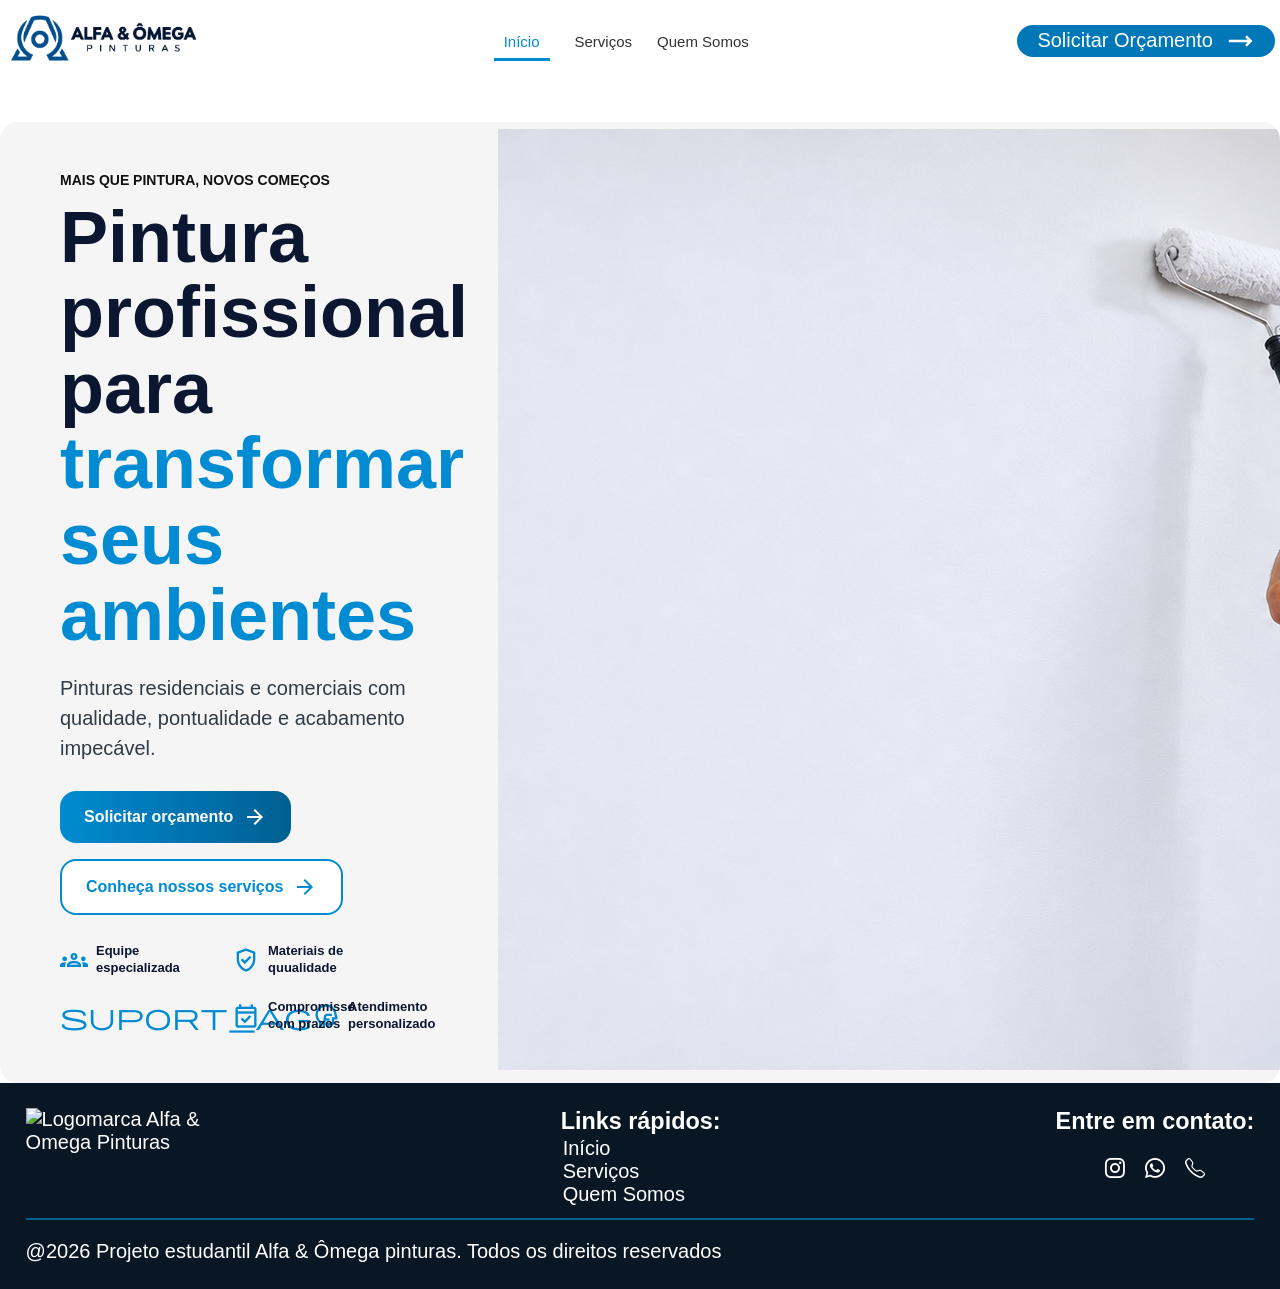
==== index.html @ 220c3e75 "Update index.html" ====
<!DOCTYPE html>
<html lang="pt-BR">

<head>
    <meta charset="UTF-8">
    <meta name="viewport" content="width=device-width, initial-scale=1.0">
    <title>Alfa & Omega Pinturas</title>
    <link rel="icon" href="img/icon.png">
    <link rel="stylesheet" href="css/index.css">
    <link href="https://fonts.googleapis.com/css2?family=Material+Symbols+Outlined" rel="stylesheet" />
    <link rel="stylesheet" href="https://cdn.jsdelivr.net/npm/bootstrap-icons@1.13.1/font/bootstrap-icons.min.css">
    <script type="text/javascript" defer src="js/script.js" defer></script>
</head>
<body>
 
    

    <header class="cabecalho">

        <a href="index.html">
            <img id="logo_cab" class="imagem-logo"
                 src="img/logo_topo_site.png"
                 alt="Logomarca Alfa & Omega Pinturas"></a>

        <button id="btn_menu" class="botao_mobile">
            <span id="icon_menu" class="material-symbols-outlined">menu</span>
        </button>

        <nav class="menu">
            <ul>
                <li><a id="menu_1" href="index.html">Início</a></li>
                <li><a id="menu_2" href="servicos.html">Serviços</a></li>
                <li><a id="menu_3" href="quemsomos.html">Quem Somos</a></li>
            </ul>
        

        <a class="botao-orcamento" id="orcamento" href="orcamento.html">
            Solicitar Orçamento
            <span class="material-symbols-outlined">trending_flat</span>
        </a>
        </nav>

    </header>

    <main>

        <section class="banner-principal">

            <section class="banner-conteudo">

                <p class="banner-subtitulo">
                    Mais que pintura, novos começos
                </p>
                <h1>
                    Pintura profissional para
                    <span>transformar seus ambientes</span>
                </h1>
                <p class="banner-descricao">
                    Pinturas residenciais e comerciais com qualidade, pontualidade e acabamento impecável.
                </p>
            
                <nav class="banner-botoes">
                    <a href="orcamento.html" class="btn-primario">
                        Solicitar orçamento 
                        <span class="material-symbols-outlined"> arrow_forward </span>
                    </a>
                    <a href="servicos.html" class="btn-secundario">
                        Conheça nossos serviços
                        <span class="material-symbols-outlined"> arrow_forward </span>
                    </a>
                </nav>

                <ul class="banner-diferenciais">

                    <li>
                        <span class="material-symbols-outlined"> groups </span>
                        <p>Equipe especializada</p>
                    </li>
                    <li>
                        <span class="material-symbols-outlined"> verified_user </span>
                        <p>Materiais de quualidade</p>
                    </li>
                    <li>
                        <span class="material-symbols-outlined"> suport_agent </span>
                        <p>Atendimento personalizado</p>
                    </li>
                    <li>
                        <span class="material-symbols-outlined"> event_available </span>
                        <p>Compromisso com prazos</p>
                    </li>

                </ul>

            </section>
            
            <figure>
                <img src="img/inicio-banner.png" alt="pintores">
            </figure>

        </section>

    </main>


   <footer>
        <nav>
            <img id="logo_cab" class="imagem-logo"
                    src="img/Logo escrita branca Alfa & Ômega.png"
                    alt="Logomarca Alfa & Omega Pinturas">
                <section>
                    <h3>Links rápidos:</h3>  
                    <ul>
                        <li><a id="menu_1" href="index.html">Início</a></li>
                        <li><a id="menu_2" href="servicos.html">Serviços</a></li>
                        <li><a id="menu_3" href="quemsomos.html">Quem Somos</a></li>
                    </ul>
                </section>
                <section>
                    <h3>Entre em contato:</h3>
                    <ul class="redes_sociais">
                        <li>
                            <a href="https://www.instagram.com/alfaeomegapinturass?utm_source=ig_web_button_share_sheet&mdxt=ZDNlZDc0MzIxNw==" target="_blank" rel="noopener noreferrer" aria-label="Instagram"><span class="bi bi-instagram"></span></a>
                        </li>

                        <li>
                            <a href="https://wa.me/5555189968708?text=Quero%20saber%20mais%20sobre%20os%20servi%C3%A7os%20da%20Alfa%20e%20%C3%94mega!" target="_blank" rel="noopener noreferrer" aria-label="WhatsApp"><span class="bi bi-whatsapp"></span></a>
                        </li>

                        <li>
                            <a href="tel:+5518996870839" aria-label="Telefone"><span class="bi bi-telephone"></span></a>
                        </li>
                    </ul>
                </section>
        </nav>
        <p>
            @2026 Projeto estudantil Alfa & Ômega pinturas. Todos os direitos reservados
        </p>
    </footer>
    
</body>
</html>
---- css/index.css ----
@charset "UTF-8";

*{
    margin: 0px;
    padding: 0px;
    font-family: Arial, sans-serif;
    box-sizing: border-box;
}

body
{
    font-size: 20px;
}

p
{
    text-align: justify;
}
    .cabecalho{
    margin: 0;
    display: flex;
    flex-flow: row;
    justify-content:space-between;
    align-items: center;
    gap: 20px;
    padding: 5px;
    width: 100%;
    background-color: white;
    
}

.botao_mobile
{
    display: none;
    background: none;
    border: none;
    font-size: 40px;
    color: #0077b6;
    cursor: pointer;
    padding: 5px 10px;
}

.imagem-logo
{
    width: 100%;
    max-width: 200px;
    min-width: 100px;
}

.menu
{
    margin: 0;
    display: flex;
    align-items: center;
    flex-basis:200px;
    max-width: 100%;
    padding: 0;
    gap:0;
    flex: 1;
    
}

.menu ul
{
    display: flex;
    align-items: baseline;
    justify-content:center;
    gap: 25px;
    list-style: none;
    margin: 0 auto;
    padding: 0;
    flex-wrap: nowrap;
}

.menu li
{
    
    white-space: nowrap; 
}

.menu li a
{
    color: inherit; 
    text-decoration: none;
    color: #333;
    font-size: 15px;
    flex-flow: nowrap;
}


.menu li a:hover, 
.menu li a.ativo
{
    color: #008bd2;
    border-bottom: 3px solid #008bd2;
    padding: 0 10px 8px ;
    
}

.menu a.ativo
{
    border-bottom: 3px solid #008bd2;
}

.menu .botao-orcamento
{
    display: flex;
    align-items: center;
    justify-content: center;
    gap: 12px;
    background-color: #0077b6;
    color: white;
    text-decoration:none;
    flex-shrink: 0;
    padding: 1px 20px;
    border-radius: 25px;
    max-width: none;
    min-width: 0;
    width: auto;

}

.botao-orcamento:hover
{
    background-color: #005f91;
}

.botao-orcamento span
{
    font-size: 30px;
}


footer
{
    margin: 0;
    display: flex;
    flex-flow: column;
    width: 100%;

    gap: 20px;
    padding: 2%;
    background-color: #091724;
    color: white;
    
}
footer nav
{
    display: flex;
    flex-direction: row;
    justify-content: space-between;
    gap: 25px;
    margin: 0 ;
    padding-bottom: 10px;
    flex-wrap: nowrap;
    flex-grow: 1;
    border-bottom: 2px solid #005f91;

}
footer h3
{
    font-weight: 600;
}
footer img
{
    width: 250px;
    height: auto;
    object-fit: contain;
}
footer ul
{
    margin: 0;
    padding: 2px;
    list-style: none;
}

footer .redes_sociais
{
    display: flex;
    flex-direction: row;
    justify-content: center;
    align-items: center;
    gap: 20px;
    margin-top: 10%;
}

footer a
{
    text-decoration: none;
    color: white;
}




@media (max-width: 730px)
{
    .cabecalho
    {
        display: grid;
        grid-template-columns: 1fr auto;
    }
  
    .botao_mobile
    {
        display: block;
        position: relative;
        z-index: 11000;
    }
    
    .menu
    {
        position: fixed;
        top: 0;
        right:-100%;
        height: 100vh;
        width: 70%;
        max-width: auto;

        

        z-index: 1000;
        background-color: #005f91;

        display: flex;
        flex-direction: column;
        align-items: stretch;

        margin: 0;
        padding: 100px 15px 20px;

        box-sizing: border-box;
        border-radius: 10px;
        transition: right 0.3s ease-in-out;
    }
   
    .menu.aberto
    {
        right:0;
    }

    
    .cabecalho:has(.menu.aberto) .botao_mobile
    {
        color: #fcfafa;
        font-family: 'Courier New', Courier, monospace;
        font-size: 20px;
    }


    .menu ul
    {
        display: flex;
        flex-direction: column;
        gap:15px;

        padding: 0px;
        margin: 0;
    }


    .menu li
    {   
        width: 100%;
        color: #fcfafa;
        list-style: none;
        text-align: left;
    }
    
    .menu li a
    {
        display: block;
        width: 100%;
        max-width: 100%;
        padding: 12px 20px;
        font-size: 18px;
        box-sizing: border-box;
        color: #fcfafa;
    }

    .menu li a.ativo
    {
        display: flex;
        align-items: center;
        justify-content: flex-start;
        width: 100%;
        max-width: 90%;
        min-width: 0;
        font-size: 18px;
        background-color: #013551;
        border-radius: 25px;
        

        margin-top: 15px;
        padding: 10px 10px;
        gap: 5px;
        color: white;
        
    }
    .menu .botao-orcamento:hover
    {
        background-color: #0077b6;
    }

    .menu .botao-orcamento
    {
        display: flex;
        align-items: center;
        white-space: nowrap;
        justify-content: flex-start;

        width: 100%;
        max-width: 90%;
        min-width: 0;

        font-size: 20px;
        background-color: transparent;

        margin-top: 15px;
        padding: 10px 20px 10px;
        gap: 15px;
    }

    .menu .botao-orcamento:hover
    {
        background-color: #0077b6;
    }

    .menu .botao-orcamento span
    {
        display: none;
    }

    footer img
    {
        display: none;
    }
    
    footer .redes_sociais
    {
        padding: 0;
        
    }
}

@media (max-width: 1000px) {
    .banner-principal {
        grid-template-columns: 1fr;
        padding: 0;
    }

    .banner-conteudo {
        padding: 40px 25px 20px 25px;
    }

    .banner-imagem {
        min-height: 360px;
    }

    .banner-conteudo h1 {
        font-size: 52px;
    }
}

@media (max-width: 600px) {
    .banner-conteudo h1 {
        font-size: 40px;
    }

    .banner-descricao {
        font-size: 18px;
    }

    .banner-botoes {
        flex-direction: column;
        align-items: stretch;
    }

    .banner-botoes a {
        justify-content: center;
    }
}


.banner-principal
{
    max-width: 1280px;
    margin: 40px auto 0 auto;
    padding: 0 30px;

    display: grid;
    grid-template-columns: 1fr 1.6fr;
    align-items: center;
    gap: 30px;

    background-color: #f5f5f5;
    border-radius: 18px;
    overflow: hidden;
}

.banner-imagem
{
    position: relative;
    width: 100%;
    height: 100%;
    min-height: 520px;
    margin: 0;
}

.banner-imagem img
{
    width: 100%;
    height: 100%;
    display: block;
    object-fit: cover;
    object-position: center;
}

.banner-principal::after
{
  display: none;
}

.banner-conteudo
{
    padding: 50px 0 50px 30px;
    max-width: 100%;
}

.banner-subtitulo 
{
    color: #111111;
    font-size: 14px;
    font-weight: 700;
    text-transform: uppercase;
    margin-bottom: 12px;
    text-align: left;
}

.banner-conteudo h1
{
    color: #0b1730;
    font-size: 72px;
    line-height: 1.05;
    font-weight: 800;
    margin-bottom: 20px;
}

.banner-conteudo h1 span
{
    color: #008bd2;
    display: block;
    font-size: inherit;
}

.banner-descricao
{
    color: #303b47;
    font-size: 20px;
    line-height: 1.5;
    max-width: 470px;
    margin-bottom: 28px;
    text-align: left;
}

.banner-botoes
{
    display: flex;
    gap: 16px;
    flex-wrap: wrap;
    margin-bottom: 28px;
}

.banner-botoes a
{
    display: inline-flex;
    align-items: center;
    gap: 10px;
    text-decoration: none;
    font-size: 16px;
    font-weight: 700;
    padding: 14px 24px;
    border-radius: 16px;
    transition: 0.3s ease;
}

.btn-primario
{
    background: linear-gradient(90deg, #008bd2, #005f91);
    color: white;
}

.btn-primario:hover
{
    transform: translateY(-2px);
}

.btn-secundario
{
    border: 2px solid #008bd2;
    color: #008bd2;
    background-color: white;
}

.btn-secundario:hover 
{
    background-color: #008bd2;
    color: white;
}

.banner-diferenciais
{
    display: flex;
    gap: 22px;
    flex-wrap: wrap;
    list-style: none;
    padding: 0;
}

.banner-diferenciais li
{
    display: flex;
    align-items: center;
    gap: 8px;
    max-width: 150px;
}

.banner-diferenciais p
{
    font-size: 13px;
    font-weight: 700;
    color: #0b1730;
    text-align: left;
    line-height: 1.3;
}

.banner-diferenciais .material-symbols-outlined
{
    color: #008bd2;
    font-size: 28px;
    flex-shrink: 0;
}

.material-symbols-outlined
{
    font-variation-settings:
    'FILL' 0,
    'wght' 400,
    'GRAD' 0,
    'opsz' 24;
    line-height: 1;
}
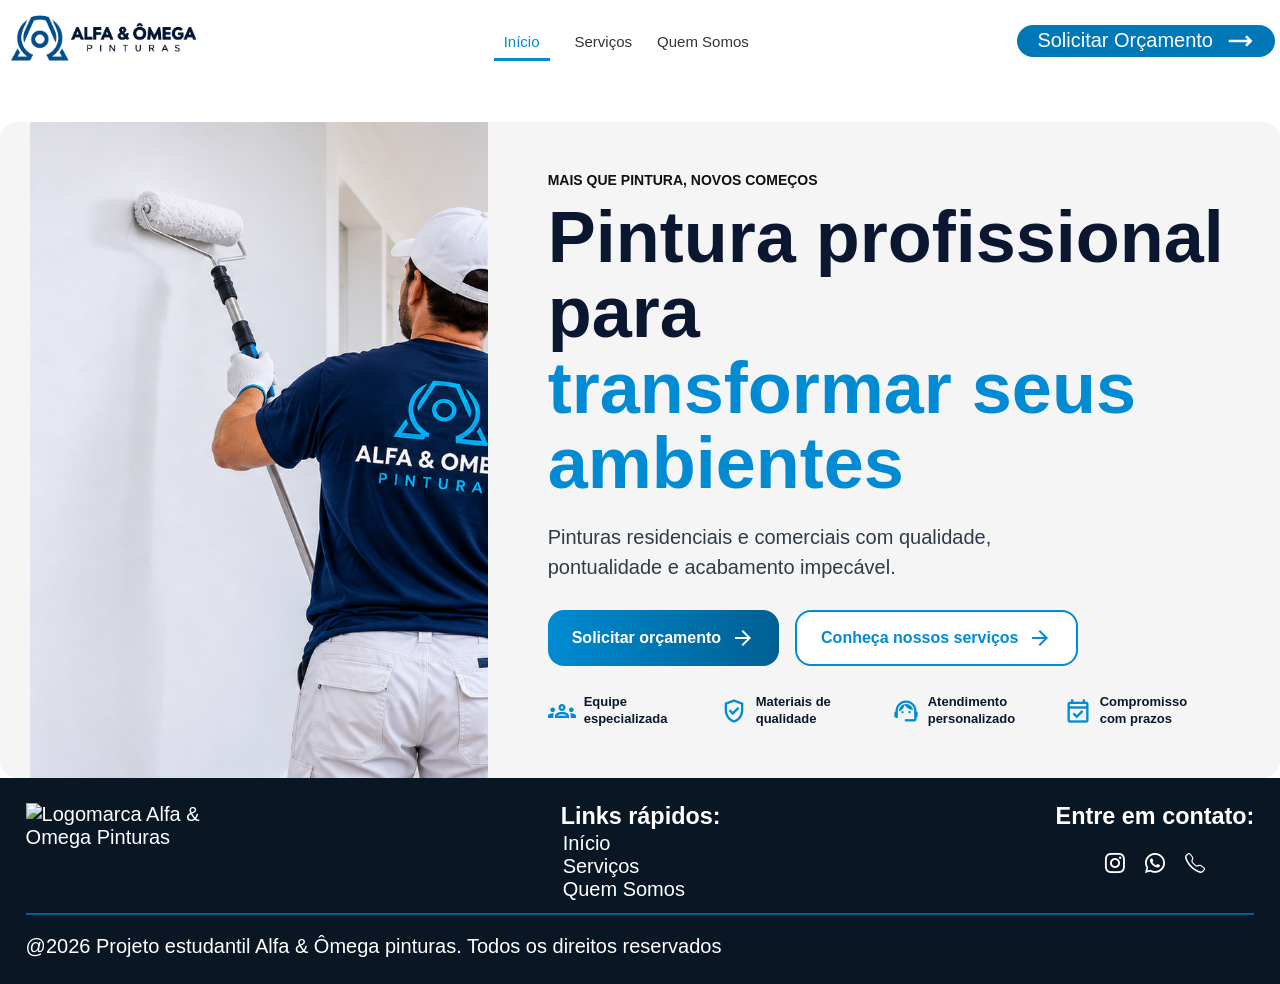
==== commit acb5658f: "Update index.html" ====
--- a/index.html
+++ b/index.html
@@ -46,56 +46,61 @@
 
         <section class="banner-principal">
 
+            <figure class="banner-imagem">
+                <img src="img/inicio-banner.png" alt="Profissional pintando parede">
+            </figure>
+
             <section class="banner-conteudo">
 
                 <p class="banner-subtitulo">
-                    Mais que pintura, novos começos
+                     MAIS QUE PINTURA, NOVOS COMEÇOS
                 </p>
+
                 <h1>
                     Pintura profissional para
                     <span>transformar seus ambientes</span>
                 </h1>
+
                 <p class="banner-descricao">
-                    Pinturas residenciais e comerciais com qualidade, pontualidade e acabamento impecável.
+                    Pinturas residenciais e comerciais com qualidade,
+                    pontualidade e acabamento impecável.
                 </p>
-            
+
                 <nav class="banner-botoes">
                     <a href="orcamento.html" class="btn-primario">
-                        Solicitar orçamento 
-                        <span class="material-symbols-outlined"> arrow_forward </span>
+                        Solicitar orçamento
+                        <span class="material-symbols-outlined">arrow_forward</span>
                     </a>
+
                     <a href="servicos.html" class="btn-secundario">
                         Conheça nossos serviços
-                        <span class="material-symbols-outlined"> arrow_forward </span>
+                        <span class="material-symbols-outlined">arrow_forward</span>
                     </a>
                 </nav>
 
                 <ul class="banner-diferenciais">
+                    <li>
+                         <span class="material-symbols-outlined">groups</span>
+                          <p>Equipe especializada</p>
+                    </li>
 
                     <li>
-                        <span class="material-symbols-outlined"> groups </span>
-                        <p>Equipe especializada</p>
-                    </li>
-                    <li>
-                        <span class="material-symbols-outlined"> verified_user </span>
-                        <p>Materiais de quualidade</p>
-                    </li>
-                    <li>
-                        <span class="material-symbols-outlined"> suport_agent </span>
-                        <p>Atendimento personalizado</p>
-                    </li>
-                    <li>
-                        <span class="material-symbols-outlined"> event_available </span>
-                        <p>Compromisso com prazos</p>
+                        <span class="material-symbols-outlined">verified_user</span>
+                         <p>Materiais de qualidade</p>
+                     </li>
+
+                     <li>
+                        <span class="material-symbols-outlined">support_agent</span>
+                          <p>Atendimento personalizado</p>
                     </li>
 
+                    <li>
+                         <span class="material-symbols-outlined">event_available</span>
+                             <p>Compromisso com prazos</p>
+                    </li>
                 </ul>
 
             </section>
-            
-            <figure>
-                <img src="img/inicio-banner.png" alt="pintores">
-            </figure>
 
         </section>
 
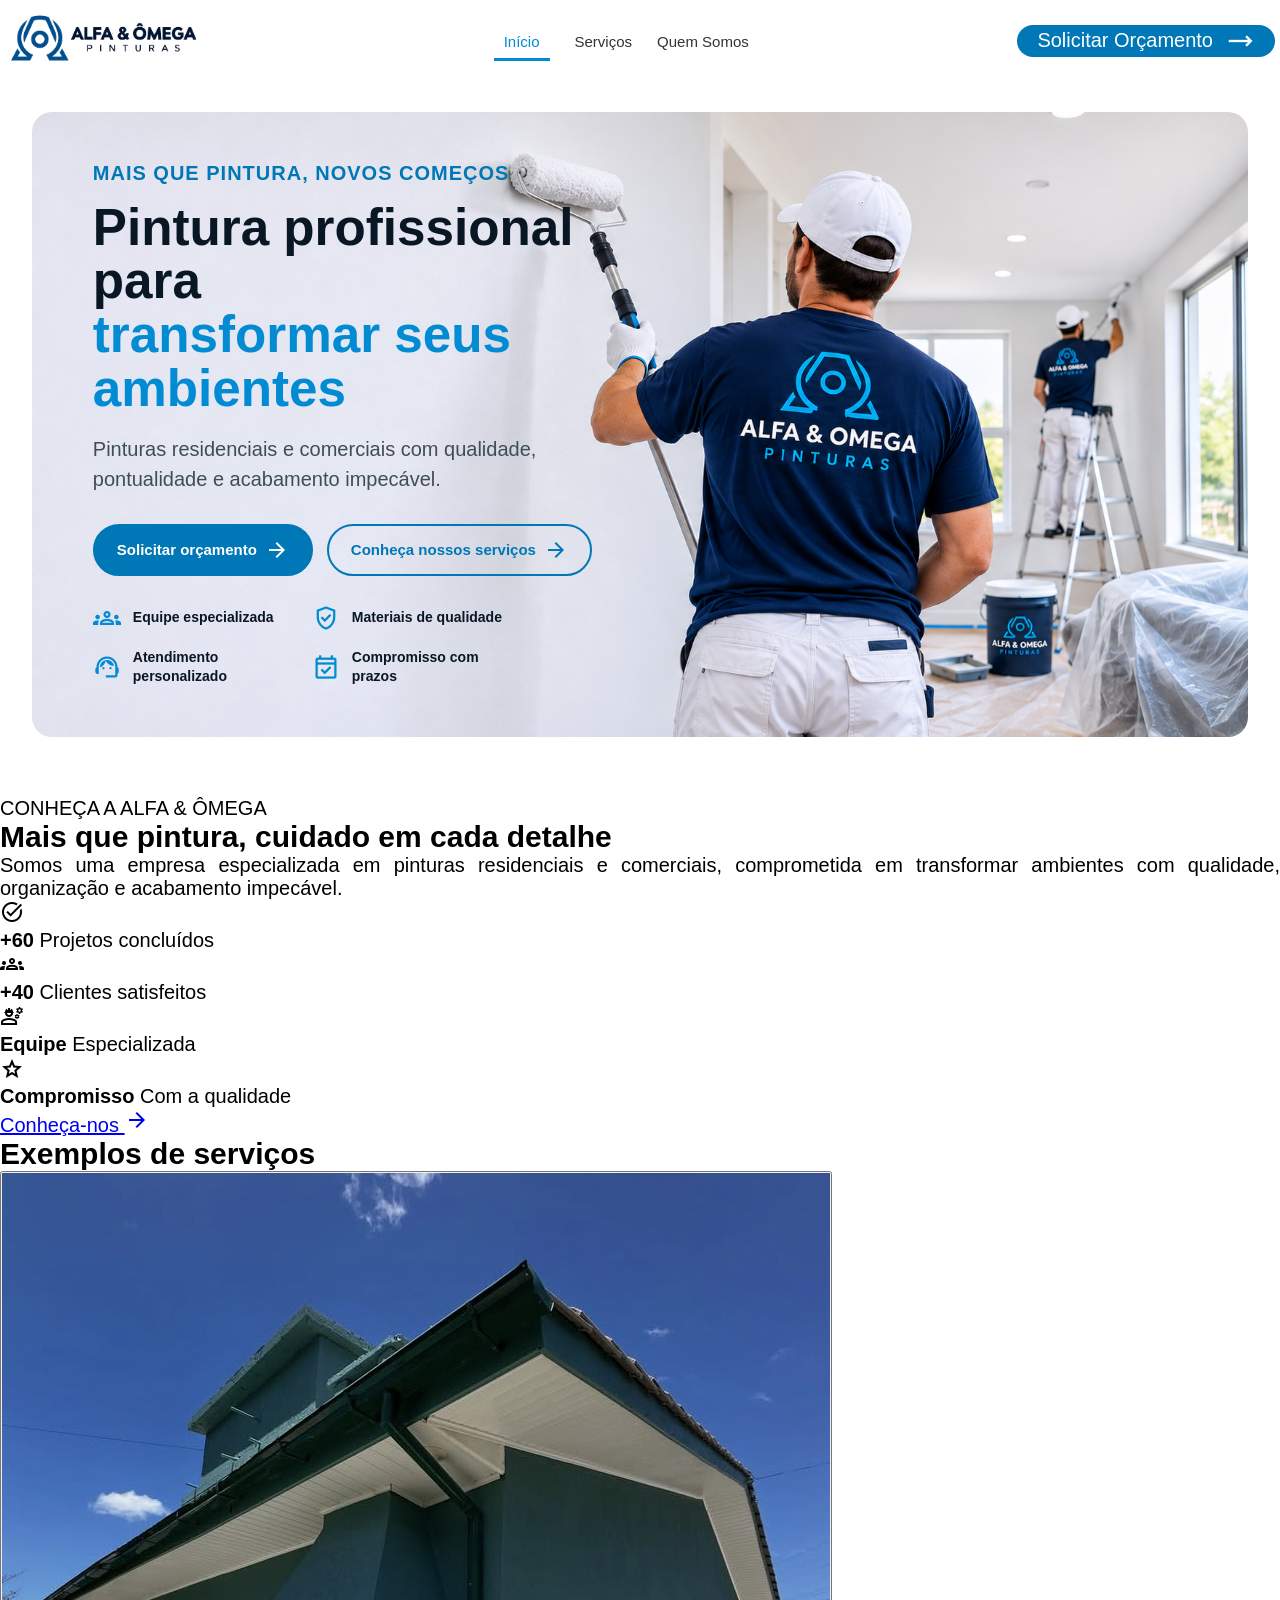
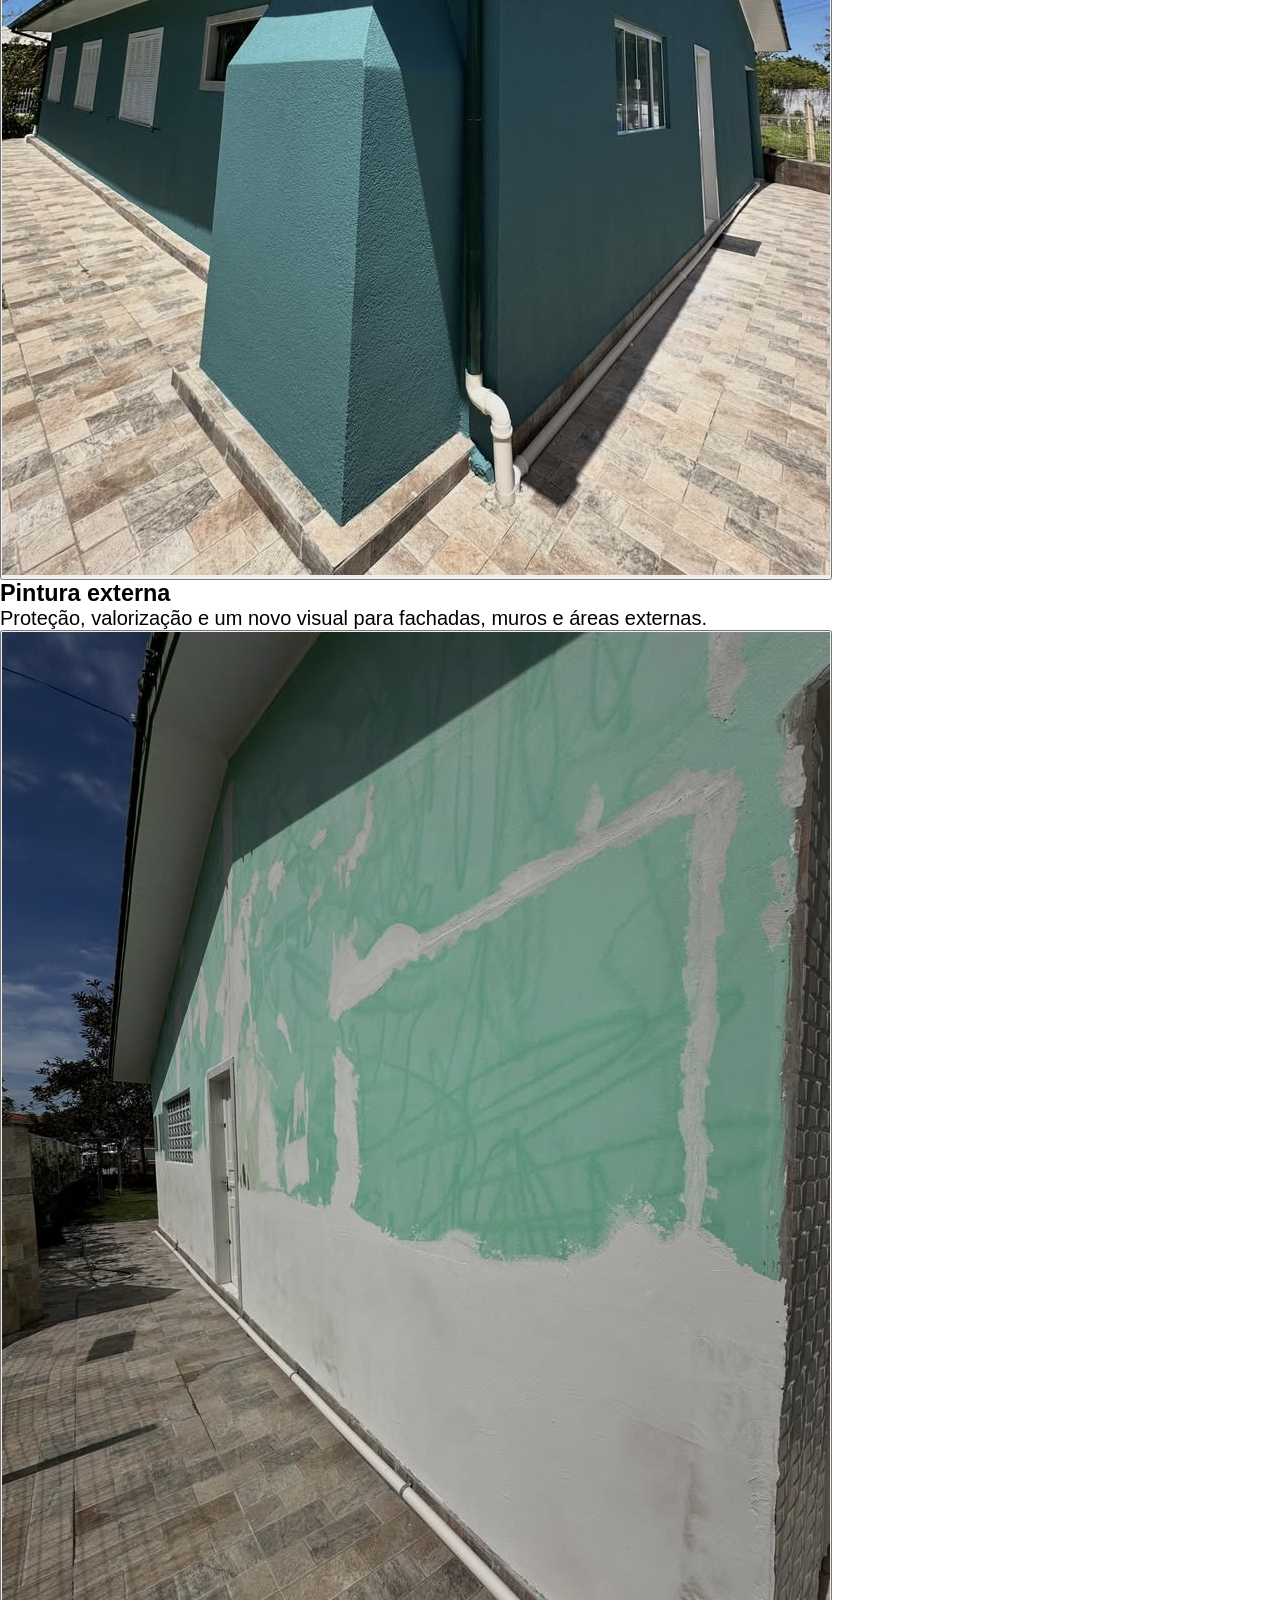
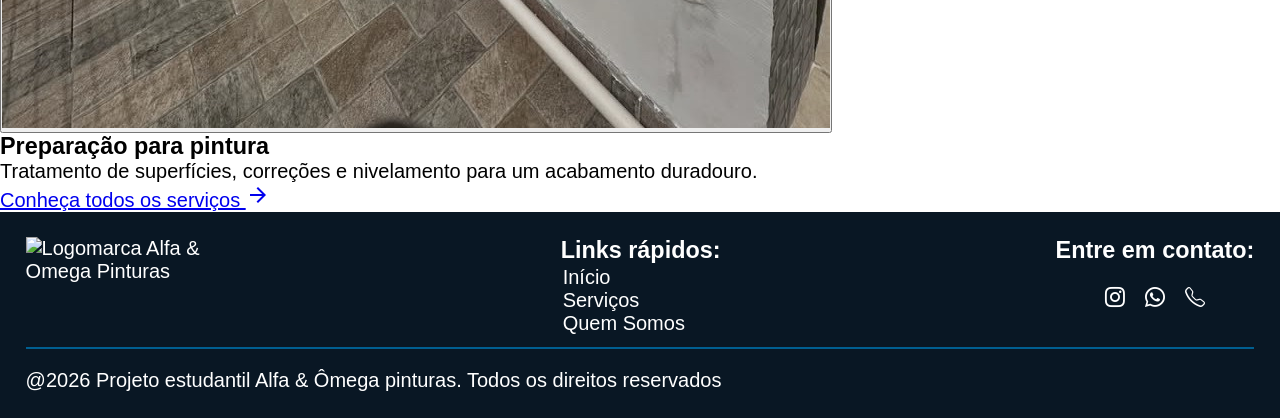
==== commit 2960d468: "Update index.html" ====
--- a/index.html
+++ b/index.html
@@ -104,6 +104,132 @@
 
         </section>
 
+        <section class="conheca-empresa">
+
+            <section class="empresa-apresentacao">
+
+                <p class="empresa-subtitulo">
+                    CONHEÇA A ALFA & ÔMEGA
+                </p>
+
+                <h2>
+                    Mais que pintura,
+                    <span>cuidado em cada detalhe</span>
+                </h2>
+
+                <p class="empresa-descricao">
+                    Somos uma empresa especializada em pinturas
+                    residenciais e comerciais, comprometida em
+                    transformar ambientes com qualidade,
+                    organização e acabamento impecável.
+                </p>
+
+                <ul class="empresa-indicadores">
+
+                    <li>
+                        <span class="material-symbols-outlined">
+                            task_alt
+                        </span>
+
+                        <p>
+                            <strong>+60</strong>
+                            Projetos concluídos
+                        </p>
+                    </li>
+
+                    <li>
+                        <span class="material-symbols-outlined">
+                            groups
+                        </span>
+
+                        <p>
+                            <strong>+40</strong>
+                            Clientes satisfeitos
+                        </p>
+                    </li>
+
+                    <li>
+                        <span class="material-symbols-outlined">
+                            engineering
+                        </span>
+
+                        <p>
+                            <strong>Equipe</strong>
+                            Especializada
+                        </p>
+                    </li>
+
+                    <li>
+                        <span class="material-symbols-outlined">
+                            star
+                        </span>
+
+                        <p>
+                            <strong>Compromisso</strong>
+                            Com a qualidade
+                        </p>
+                    </li>
+
+                </ul>
+
+                <a href="quemsomos.html"class="empresa-botao">
+                        Conheça-nos
+                    <span class="material-symbols-outlined">
+                        arrow_forward
+                    </span>
+                </a>
+            </section>
+
+            <section class="empresa-servicos">
+                <h2>
+                    Exemplos de serviços
+                </h2>
+
+                <section class="cards-servicos">
+                    <article class="card-servico">
+                        <button type="button" class="abrir-servico" data-modal="modal-externa">
+                            <img src="img/servico-externa.jpg" alt="Pintura externa">
+                        </button>
+                        <section class="card-conteudo">
+                            <h3>Pintura externa</h3>
+                            <p>
+                                Proteção, valorização e um novo
+                                visual para fachadas, muros
+                                e áreas externas.
+                            </p>
+                        </section>
+                    </article>
+
+                    <article class="card-servico">
+                        <button type="button" class="abrir-servico" data-modal="modal-preparacao">
+                            <img src="img/servico-preparacao.jpg" alt="Preparação para pintura">
+                        </button>
+                        <section class="card-conteudo">
+                            <h3>
+                                Preparação para pintura
+                            </h3>
+                            <p>
+                                Tratamento de superfícies,
+                                correções e nivelamento para
+                                um acabamento duradouro.
+                            </p>
+                        </section>
+
+                    </article>
+
+                </section>
+                <a href="servicos.html"class="botao-todos-servicos">
+                    Conheça todos os serviços
+                    <span class="material-symbols-outlined">
+                            arrow_forward
+                    </span>
+                </a>
+                </section>
+
+            </section>
+
+        </section>
+
     </main>
 
 
--- a/css/index.css
+++ b/css/index.css
@@ -343,210 +343,260 @@
     }
 }
 
-@media (max-width: 1000px) {
-    .banner-principal {
-        grid-template-columns: 1fr;
-        padding: 0;
-    }
-
-    .banner-conteudo {
-        padding: 40px 25px 20px 25px;
-    }
-
-    .banner-imagem {
-        min-height: 360px;
-    }
-
-    .banner-conteudo h1 {
-        font-size: 52px;
-    }
-}
-
-@media (max-width: 600px) {
-    .banner-conteudo h1 {
-        font-size: 40px;
-    }
-
-    .banner-descricao {
-        font-size: 18px;
-    }
-
-    .banner-botoes {
-        flex-direction: column;
-        align-items: stretch;
-    }
-
-    .banner-botoes a {
-        justify-content: center;
-    }
-}
-
-
-.banner-principal
-{
-    max-width: 1280px;
-    margin: 40px auto 0 auto;
-    padding: 0 30px;
-
-    display: grid;
-    grid-template-columns: 1fr 1.6fr;
+
+.banner-principal 
+{
+    position: relative;
+    isolation: isolate;
+
+    width: 95%;
+    max-width: 1500px;
+    min-height: 600px;
+
+    margin: 30px auto 60px;
+    padding: 0;
+
+    display: flex;
     align-items: center;
-    gap: 30px;
-
-    background-color: #f5f5f5;
-    border-radius: 18px;
+
+    border-radius: 20px;
     overflow: hidden;
-}
-
-.banner-imagem
-{
-    position: relative;
+    background-color: #ffffff;
+    box-sizing: border-box;
+}
+
+.banner-imagem 
+{
+    position: absolute;
+    inset: 0;
+
     width: 100%;
     height: 100%;
-    min-height: 520px;
+
     margin: 0;
-}
-
-.banner-imagem img
-{
+    z-index: -1;
+
+    overflow: hidden;
+}
+
+.banner-imagem img 
+{
+    display: block;
+
     width: 100%;
     height: 100%;
-    display: block;
+
     object-fit: cover;
-    object-position: center;
-}
-
-.banner-principal::after
-{
-  display: none;
-}
-
-.banner-conteudo
-{
-    padding: 50px 0 50px 30px;
-    max-width: 100%;
+    object-position: center center;
+}
+
+.banner-conteudo 
+{
+    position: relative;
+
+    top: auto;
+    left: auto;
+    transform: none;
+
+    z-index: 2;
+
+    width: 53%;
+    max-width: 730px;
+
+    padding: 50px 0 50px 5%;
+    margin: 0;
+
+    background: transparent;
+    box-sizing: border-box;
 }
 
 .banner-subtitulo 
 {
-    color: #111111;
-    font-size: 14px;
+    color: #0077b6;
+    font-size: 20px;
     font-weight: 700;
+    letter-spacing: 1px;
     text-transform: uppercase;
-    margin-bottom: 12px;
+
+    margin-bottom: 16px;
     text-align: left;
 }
 
-.banner-conteudo h1
-{
-    color: #0b1730;
-    font-size: 72px;
+.banner-conteudo h1 
+{
+    color: #091724;
+    font-size: clamp(30px, 4vw, 56px);
     line-height: 1.05;
     font-weight: 800;
-    margin-bottom: 20px;
-}
-
-.banner-conteudo h1 span
-{
+    margin-bottom: 18px;
+}
+
+.banner-conteudo h1 span 
+{
+    display: block;
     color: #008bd2;
-    display: block;
     font-size: inherit;
 }
 
-.banner-descricao
-{
-    color: #303b47;
+.banner-descricao 
+{
+    max-width: 550px;
+
+    color: #3f4d58;
     font-size: 20px;
     line-height: 1.5;
-    max-width: 470px;
+
+    margin-bottom: 30px;
+    text-align: left;
+}
+
+.banner-botoes 
+{
+    display: flex;
+    flex-wrap: wrap;
+    gap: 14px;
     margin-bottom: 28px;
-    text-align: left;
-}
-
-.banner-botoes
-{
-    display: flex;
-    gap: 16px;
-    flex-wrap: wrap;
-    margin-bottom: 28px;
-}
-
-.banner-botoes a
+}
+
+.banner-botoes a 
 {
     display: inline-flex;
     align-items: center;
-    gap: 10px;
+    justify-content: center;
+    gap: 8px;
+    padding: 12px 22px;
+    border-radius: 999px;
     text-decoration: none;
-    font-size: 16px;
+    font-size: 15px;
     font-weight: 700;
-    padding: 14px 24px;
-    border-radius: 16px;
-    transition: 0.3s ease;
-}
-
-.btn-primario
-{
-    background: linear-gradient(90deg, #008bd2, #005f91);
+    transition: 0.25s ease;
+}
+
+.btn-primario 
+{
+    background-color: #0077b6;
+    border: 2px solid #0077b6;
     color: white;
 }
 
-.btn-primario:hover
-{
+.btn-primario:hover 
+{
+    background-color: #005f91;
+    border-color: #005f91;
     transform: translateY(-2px);
 }
 
-.btn-secundario
-{
-    border: 2px solid #008bd2;
-    color: #008bd2;
-    background-color: white;
+.btn-secundario 
+{
+    background-color: transparent;
+    border: 2px solid #0077b6;
+    color: #0077b6;
 }
 
 .btn-secundario:hover 
 {
-    background-color: #008bd2;
+    background-color: #0077b6;
     color: white;
-}
-
-.banner-diferenciais
-{
-    display: flex;
-    gap: 22px;
-    flex-wrap: wrap;
+    transform: translateY(-2px);
+}
+
+.banner-diferenciais 
+{
+    display: grid;
+    grid-template-columns: repeat(2, minmax(0, 1fr));
+    gap: 16px 18px;
     list-style: none;
     padding: 0;
-}
-
-.banner-diferenciais li
+    margin: 0;
+    max-width: 420px;
+}
+
+.banner-diferenciais li 
 {
     display: flex;
     align-items: center;
-    gap: 8px;
-    max-width: 150px;
-}
-
-.banner-diferenciais p
-{
-    font-size: 13px;
-    font-weight: 700;
-    color: #0b1730;
-    text-align: left;
-    line-height: 1.3;
-}
-
-.banner-diferenciais .material-symbols-outlined
+    gap: 12px;
+    min-width: 0;
+}
+
+.banner-diferenciais .material-symbols-outlined 
 {
     color: #008bd2;
     font-size: 28px;
     flex-shrink: 0;
 }
 
-.material-symbols-outlined
-{
-    font-variation-settings:
-    'FILL' 0,
-    'wght' 400,
-    'GRAD' 0,
-    'opsz' 24;
-    line-height: 1;
-}+.banner-diferenciais p 
+{
+    font-size: 14px;
+    font-weight: 700;
+    line-height: 1.4;
+    color: #091724;
+    text-align: left;
+}
+ 
+
+@media (max-width: 950px) {
+
+    .banner-principal {
+        min-height: 560px;
+    }
+
+    .banner-conteudo {
+        width: 65%;
+        padding-left: 5%;
+    }
+
+    .banner-conteudo h1 {
+        font-size: 42px;
+    }
+}
+
+@media (max-width: 900px) {
+
+    .banner-principal 
+    {
+        width: 95%;
+        min-height: auto;
+        padding: 35px 20px;
+    }
+
+    .banner-imagem
+     {
+        opacity: 0.18;
+    }
+
+    .banner-conteudo 
+    {
+        width: 100%;
+        max-width: none;
+        padding: 10px 0;
+    }
+
+    .banner-conteudo h1 
+    {
+        font-size: 36px;
+    }
+
+    .banner-descricao 
+    {
+        font-size: 16px;
+    }
+
+    .banner-botoes 
+    {
+        flex-direction: column;
+        align-items: stretch;
+    }
+
+    .banner-botoes a 
+    {
+        width: 100%;
+    }
+
+    .banner-diferenciais 
+    {
+        grid-template-columns: repeat(2, minmax(0, 1fr));
+        gap: 15px;
+    }
+}
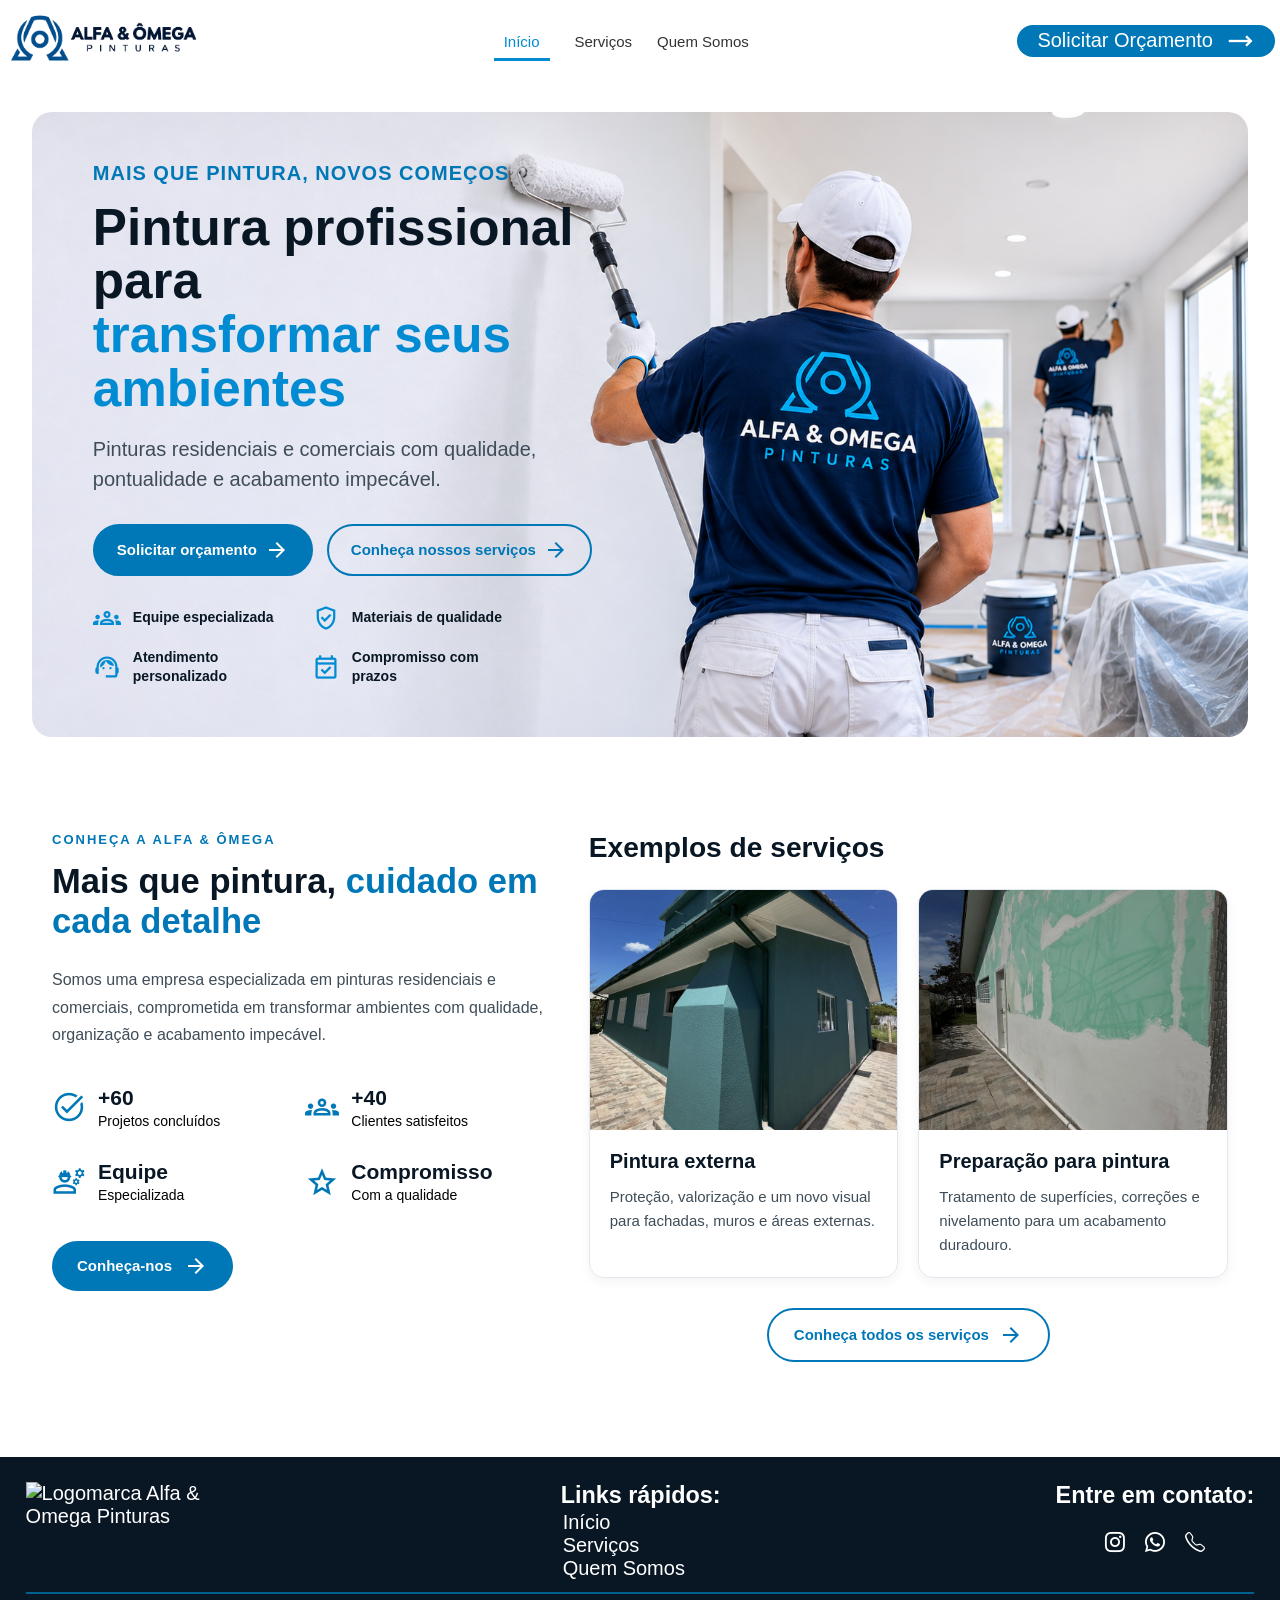
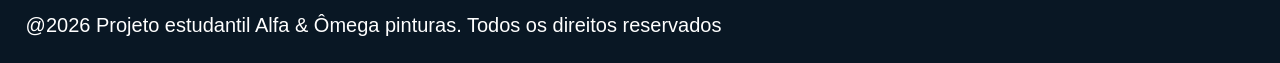
==== commit 4239a919: "Update index.html" ====
--- a/index.html
+++ b/index.html
@@ -7,6 +7,7 @@
     <title>Alfa & Omega Pinturas</title>
     <link rel="icon" href="img/icon.png">
     <link rel="stylesheet" href="css/index.css">
+    <link rel="stylesheet" href="css/inicio.css">
     <link href="https://fonts.googleapis.com/css2?family=Material+Symbols+Outlined" rel="stylesheet" />
     <link rel="stylesheet" href="https://cdn.jsdelivr.net/npm/bootstrap-icons@1.13.1/font/bootstrap-icons.min.css">
     <script type="text/javascript" defer src="js/script.js" defer></script>
--- a/css/index.css
+++ b/css/index.css
@@ -341,262 +341,4 @@
         padding: 0;
         
     }
-}
-
-
-.banner-principal 
-{
-    position: relative;
-    isolation: isolate;
-
-    width: 95%;
-    max-width: 1500px;
-    min-height: 600px;
-
-    margin: 30px auto 60px;
-    padding: 0;
-
-    display: flex;
-    align-items: center;
-
-    border-radius: 20px;
-    overflow: hidden;
-    background-color: #ffffff;
-    box-sizing: border-box;
-}
-
-.banner-imagem 
-{
-    position: absolute;
-    inset: 0;
-
-    width: 100%;
-    height: 100%;
-
-    margin: 0;
-    z-index: -1;
-
-    overflow: hidden;
-}
-
-.banner-imagem img 
-{
-    display: block;
-
-    width: 100%;
-    height: 100%;
-
-    object-fit: cover;
-    object-position: center center;
-}
-
-.banner-conteudo 
-{
-    position: relative;
-
-    top: auto;
-    left: auto;
-    transform: none;
-
-    z-index: 2;
-
-    width: 53%;
-    max-width: 730px;
-
-    padding: 50px 0 50px 5%;
-    margin: 0;
-
-    background: transparent;
-    box-sizing: border-box;
-}
-
-.banner-subtitulo 
-{
-    color: #0077b6;
-    font-size: 20px;
-    font-weight: 700;
-    letter-spacing: 1px;
-    text-transform: uppercase;
-
-    margin-bottom: 16px;
-    text-align: left;
-}
-
-.banner-conteudo h1 
-{
-    color: #091724;
-    font-size: clamp(30px, 4vw, 56px);
-    line-height: 1.05;
-    font-weight: 800;
-    margin-bottom: 18px;
-}
-
-.banner-conteudo h1 span 
-{
-    display: block;
-    color: #008bd2;
-    font-size: inherit;
-}
-
-.banner-descricao 
-{
-    max-width: 550px;
-
-    color: #3f4d58;
-    font-size: 20px;
-    line-height: 1.5;
-
-    margin-bottom: 30px;
-    text-align: left;
-}
-
-.banner-botoes 
-{
-    display: flex;
-    flex-wrap: wrap;
-    gap: 14px;
-    margin-bottom: 28px;
-}
-
-.banner-botoes a 
-{
-    display: inline-flex;
-    align-items: center;
-    justify-content: center;
-    gap: 8px;
-    padding: 12px 22px;
-    border-radius: 999px;
-    text-decoration: none;
-    font-size: 15px;
-    font-weight: 700;
-    transition: 0.25s ease;
-}
-
-.btn-primario 
-{
-    background-color: #0077b6;
-    border: 2px solid #0077b6;
-    color: white;
-}
-
-.btn-primario:hover 
-{
-    background-color: #005f91;
-    border-color: #005f91;
-    transform: translateY(-2px);
-}
-
-.btn-secundario 
-{
-    background-color: transparent;
-    border: 2px solid #0077b6;
-    color: #0077b6;
-}
-
-.btn-secundario:hover 
-{
-    background-color: #0077b6;
-    color: white;
-    transform: translateY(-2px);
-}
-
-.banner-diferenciais 
-{
-    display: grid;
-    grid-template-columns: repeat(2, minmax(0, 1fr));
-    gap: 16px 18px;
-    list-style: none;
-    padding: 0;
-    margin: 0;
-    max-width: 420px;
-}
-
-.banner-diferenciais li 
-{
-    display: flex;
-    align-items: center;
-    gap: 12px;
-    min-width: 0;
-}
-
-.banner-diferenciais .material-symbols-outlined 
-{
-    color: #008bd2;
-    font-size: 28px;
-    flex-shrink: 0;
-}
-
-.banner-diferenciais p 
-{
-    font-size: 14px;
-    font-weight: 700;
-    line-height: 1.4;
-    color: #091724;
-    text-align: left;
-}
- 
-
-@media (max-width: 950px) {
-
-    .banner-principal {
-        min-height: 560px;
-    }
-
-    .banner-conteudo {
-        width: 65%;
-        padding-left: 5%;
-    }
-
-    .banner-conteudo h1 {
-        font-size: 42px;
-    }
-}
-
-@media (max-width: 900px) {
-
-    .banner-principal 
-    {
-        width: 95%;
-        min-height: auto;
-        padding: 35px 20px;
-    }
-
-    .banner-imagem
-     {
-        opacity: 0.18;
-    }
-
-    .banner-conteudo 
-    {
-        width: 100%;
-        max-width: none;
-        padding: 10px 0;
-    }
-
-    .banner-conteudo h1 
-    {
-        font-size: 36px;
-    }
-
-    .banner-descricao 
-    {
-        font-size: 16px;
-    }
-
-    .banner-botoes 
-    {
-        flex-direction: column;
-        align-items: stretch;
-    }
-
-    .banner-botoes a 
-    {
-        width: 100%;
-    }
-
-    .banner-diferenciais 
-    {
-        grid-template-columns: repeat(2, minmax(0, 1fr));
-        gap: 15px;
-    }
-}
+}
--- a/css/inicio.css
+++ b/css/inicio.css
@@ -0,0 +1,519 @@
+.banner-principal 
+{
+    position: relative;
+    isolation: isolate;
+    width: 95%;
+    max-width: 1500px;
+    min-height: 600px;
+    margin: 30px auto 60px;
+    padding: 0;
+    display: flex;
+    align-items: center;
+    border-radius: 20px;
+    overflow: hidden;
+    background-color: #ffffff;
+    box-sizing: border-box;
+}
+
+.banner-imagem 
+{
+    position: absolute;
+    inset: 0;
+    width: 100%;
+    height: 100%;
+    margin: 0;
+    z-index: -1;
+    overflow: hidden;
+}
+
+.banner-imagem img 
+{
+    display: block;
+    width: 100%;
+    height: 100%;
+    object-fit: cover;
+    object-position: center center;
+}
+
+.banner-conteudo 
+{
+    position: relative;
+    top: auto;
+    left: auto;
+    transform: none;
+    z-index: 2;
+    width: 53%;
+    max-width: 730px;
+    padding: 50px 0 50px 5%;
+    margin: 0;
+    background: transparent;
+    box-sizing: border-box;
+}
+
+.banner-subtitulo 
+{
+    color: #0077b6;
+    font-size: 20px;
+    font-weight: 700;
+    letter-spacing: 1px;
+    text-transform: uppercase;
+    margin-bottom: 16px;
+    text-align: left;
+}
+
+.banner-conteudo h1 
+{
+    color: #091724;
+    font-size: clamp(30px, 4vw, 56px);
+    line-height: 1.05;
+    font-weight: 800;
+    margin-bottom: 18px;
+}
+
+.banner-conteudo h1 span 
+{
+    display: block;
+    color: #008bd2;
+    font-size: inherit;
+}
+
+.banner-descricao 
+{
+    max-width: 550px;
+    color: #3f4d58;
+    font-size: 20px;
+    line-height: 1.5;
+    margin-bottom: 30px;
+    text-align: left;
+}
+
+.banner-botoes 
+{
+    display: flex;
+    flex-wrap: wrap;
+    gap: 14px;
+    margin-bottom: 28px;
+}
+
+.banner-botoes a 
+{
+    display: inline-flex;
+    align-items: center;
+    justify-content: center;
+    gap: 8px;
+    padding: 12px 22px;
+    border-radius: 999px;
+    text-decoration: none;
+    font-size: 15px;
+    font-weight: 700;
+    transition: 0.25s ease;
+}
+
+.btn-primario 
+{
+    background-color: #0077b6;
+    border: 2px solid #0077b6;
+    color: white;
+}
+
+.btn-primario:hover 
+{
+    background-color: #005f91;
+    border-color: #005f91;
+    transform: translateY(-2px);
+}
+
+.btn-secundario 
+{
+    background-color: transparent;
+    border: 2px solid #0077b6;
+    color: #0077b6;
+}
+
+.btn-secundario:hover 
+{
+    background-color: #0077b6;
+    color: white;
+    transform: translateY(-2px);
+}
+
+.banner-diferenciais 
+{
+    display: grid;
+    grid-template-columns: repeat(2, minmax(0, 1fr));
+    gap: 16px 18px;
+    list-style: none;
+    padding: 0;
+    margin: 0;
+    max-width: 420px;
+}
+
+.banner-diferenciais li 
+{
+    display: flex;
+    align-items: center;
+    gap: 12px;
+    min-width: 0;
+}
+
+.banner-diferenciais .material-symbols-outlined 
+{
+    color: #008bd2;
+    font-size: 28px;
+    flex-shrink: 0;
+}
+
+.banner-diferenciais p 
+{
+    font-size: 14px;
+    font-weight: 700;
+    line-height: 1.4;
+    color: #091724;
+    text-align: left;
+}
+ 
+
+@media (max-width: 950px) 
+{
+
+    .banner-principal 
+    {
+        min-height: 560px;
+    }
+    .banner-conteudo 
+    {
+        width: 65%;
+        padding-left: 5%;
+    }
+    .banner-conteudo h1 
+    {
+        font-size: 42px;
+    }
+}
+
+@media (max-width: 900px) 
+{
+    .banner-principal 
+    {
+        width: 95%;
+        min-height: auto;
+        padding: 35px 20px;
+    }
+
+    .banner-imagem
+    {
+        opacity: 0.18;
+    }
+    .banner-conteudo 
+    {
+        width: 100%;
+        max-width: none;
+        padding: 10px 0;
+    }
+    .banner-conteudo h1 
+    {
+        font-size: 36px;
+    }
+    .banner-descricao 
+    {
+        font-size: 16px;
+    }
+    .banner-botoes 
+    {
+        flex-direction: column;
+        align-items: stretch;
+    }
+
+    .banner-botoes a 
+    {
+        width: 100%;
+    }
+
+    .banner-diferenciais 
+    {
+        grid-template-columns: repeat(2, minmax(0, 1fr));
+        gap: 15px;
+    }
+}
+
+.conheca-empresa 
+{
+    display: grid;
+    grid-template-columns: 1fr 1.3fr;
+    align-items: start;
+    gap: 45px;
+    width: 95%;
+    max-width: 1500px;
+    margin: 60px auto;
+    padding: 35px 20px;
+    background-color: white;
+}
+
+.empresa-apresentacao 
+{
+    min-width: 0;
+}
+
+.empresa-subtitulo 
+{
+    color: #0077b6;
+    font-size: 13px;
+    font-weight: 700;
+    letter-spacing: 2px;
+    margin-bottom: 15px;
+    text-align: left;
+}
+
+.empresa-apresentacao h2 
+{
+    color: #091724;
+    font-size: clamp(28px, 2.7vw, 42px);
+    font-weight: 800;
+    line-height: 1.15;
+    margin-bottom: 25px;
+}
+
+.empresa-apresentacao h2 span 
+{
+    color: #0077b6;
+    font-size: inherit;
+}
+
+.empresa-descricao 
+{
+    color: #3f4d58;
+    font-size: 16px;
+    line-height: 1.7;
+    text-align: left;
+    margin-bottom: 35px;
+}
+
+.empresa-indicadores 
+{
+    display: grid;
+    grid-template-columns: repeat(2, minmax(0, 1fr));
+    gap: 25px 15px;
+    list-style: none;
+    margin-bottom: 35px;
+}
+
+.empresa-indicadores li 
+{
+    display: flex;
+    align-items: center;
+    gap: 12px;
+    min-width: 0;
+}
+
+.empresa-indicadores .material-symbols-outlined 
+{
+    color: #0077b6;
+    font-size: 34px;
+    flex-shrink: 0;
+}
+
+.empresa-indicadores p 
+{
+    display: flex;
+    flex-direction: column;
+    font-size: 14px;
+    line-height: 1.4;
+    text-align: left;
+}
+
+.empresa-indicadores strong 
+{
+    color: #091724;
+    font-size: 21px;
+}
+
+.empresa-botao 
+{
+    display: inline-flex;
+    align-items: center;
+    justify-content: center;
+    gap: 12px;
+    padding: 13px 25px;
+    background: #0077b6;
+    color: white;
+    border-radius: 999px;
+    font-size: 15px;
+    font-weight: bold;
+    text-decoration: none;
+    transition: 0.3s ease;
+}
+
+.empresa-botao:hover 
+{
+    background: #005f91;
+    transform: translateY(-2px);
+}
+
+.empresa-servicos 
+{
+    min-width: 0;
+}
+
+.empresa-servicos > h2 
+{
+    color: #091724;
+    font-size: clamp(24px, 2.2vw, 34px);
+    font-weight: 800;
+    margin-bottom: 25px;
+}
+
+.cards-servicos 
+{
+    display: grid;
+    grid-template-columns: repeat(2, minmax(0, 1fr));
+    gap: 20px;
+}
+
+.card-servico 
+{
+    min-width: 0;
+    overflow: hidden;
+    background-color: white;
+    border: 1px solid #e2e8f0;
+    border-radius: 15px;
+    box-shadow: 0 4px 12px rgba(0,0,0,0.05);
+}
+
+
+.abrir-servico 
+{
+    display: block;
+    width: 100%;
+    padding: 0;
+    border: none;
+    background: none;
+    cursor: pointer;
+    overflow: hidden;
+}
+
+.abrir-servico img 
+{
+    display: block;
+    width: 100%;
+    height: 240px;
+    object-fit: cover;
+    transition: transform 0.3s ease;
+}
+
+.abrir-servico:hover img 
+{
+    transform: scale(1.05);
+}
+
+.card-conteudo 
+{
+    padding: 20px;
+}
+
+.card-conteudo h3 
+{
+    color: #091724;
+    font-size: 20px;
+    margin-bottom: 12px;
+}
+
+.card-conteudo p 
+{
+    color: #3f4d58;
+    font-size: 15px;
+    line-height: 1.6;
+    text-align: left;
+}
+
+.botao-todos-servicos 
+{
+    display: flex;
+    align-items: center;
+    justify-content: center;
+    gap: 10px;
+    width: fit-content;
+    margin: 30px auto 0;
+    padding: 13px 25px;
+    color: #0077b6;
+    background-color: white;
+    border: 2px solid #0077b6;
+    border-radius: 999px;
+    font-size: 15px;
+    font-weight: 700;
+    text-decoration: none;
+    transition: 0.3s ease;
+}
+
+.botao-todos-servicos:hover 
+{
+    background-color: #0077b6;
+    color: white;
+}
+
+@media (max-width: 950px) 
+{
+
+    .conheca-empresa 
+    {
+        grid-template-columns: 1fr;
+        gap: 40px;
+    }
+
+    .empresa-apresentacao 
+    {
+        width: 100%;
+    }
+
+    .empresa-servicos 
+    {
+        width: 100%;
+    }
+
+}
+
+@media (max-width: 600px) 
+{
+    .conheca-empresa 
+    {
+        width: 95%;
+        padding: 25px 10px;
+        margin: 35px auto;
+    }
+
+    .cards-servicos 
+    {
+        grid-template-columns: 1fr;
+    }
+
+    .abrir-servico img 
+    {
+        height: 230px;
+    }
+
+    .empresa-indicadores 
+    {
+        grid-template-columns: repeat(2, minmax(0, 1fr));
+        gap: 18px 10px;
+    }
+
+    .empresa-indicadores .material-symbols-outlined 
+    {
+        font-size: 27px;
+    }
+
+    .empresa-indicadores strong 
+    {
+        font-size: 17px;
+    }
+
+    .empresa-indicadores p 
+    {
+        font-size: 12px;
+    }
+
+    .empresa-botao,
+    .botao-todos-servicos 
+    {
+        width: 100%;
+    }
+}
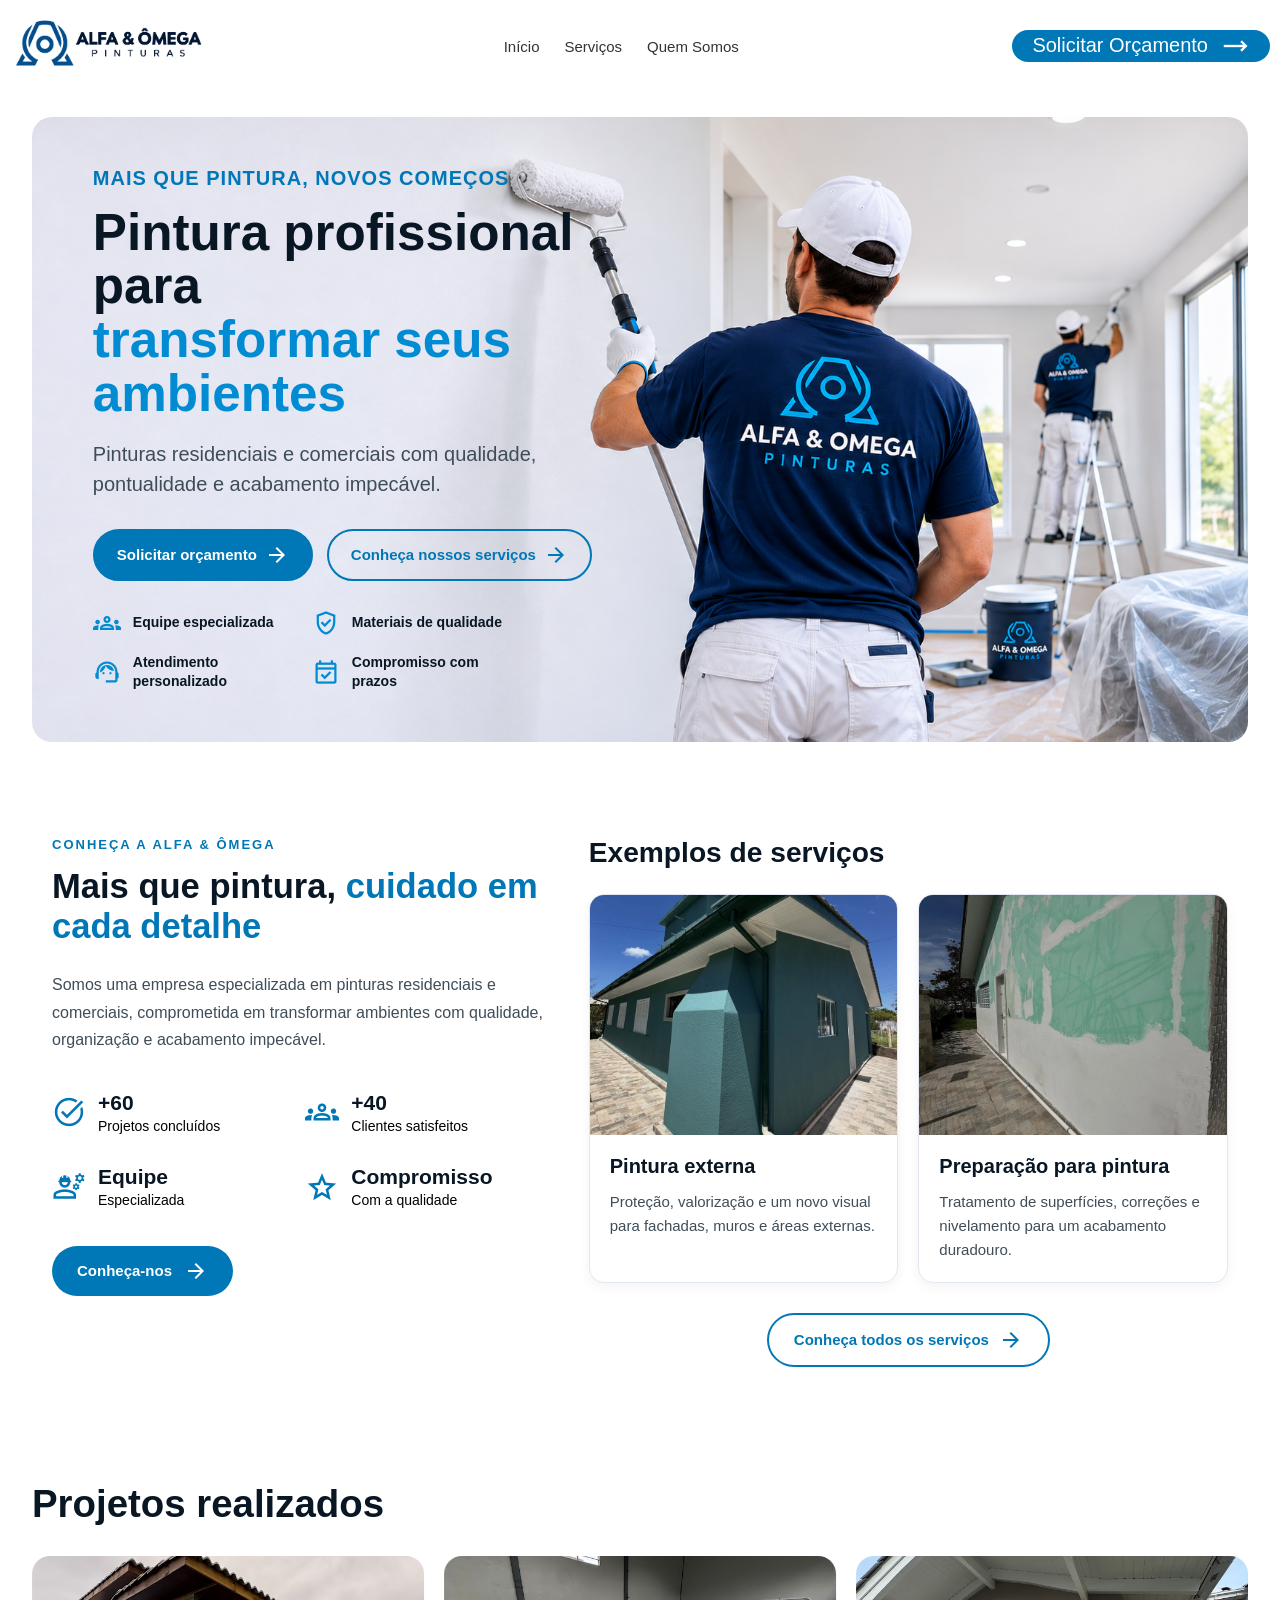
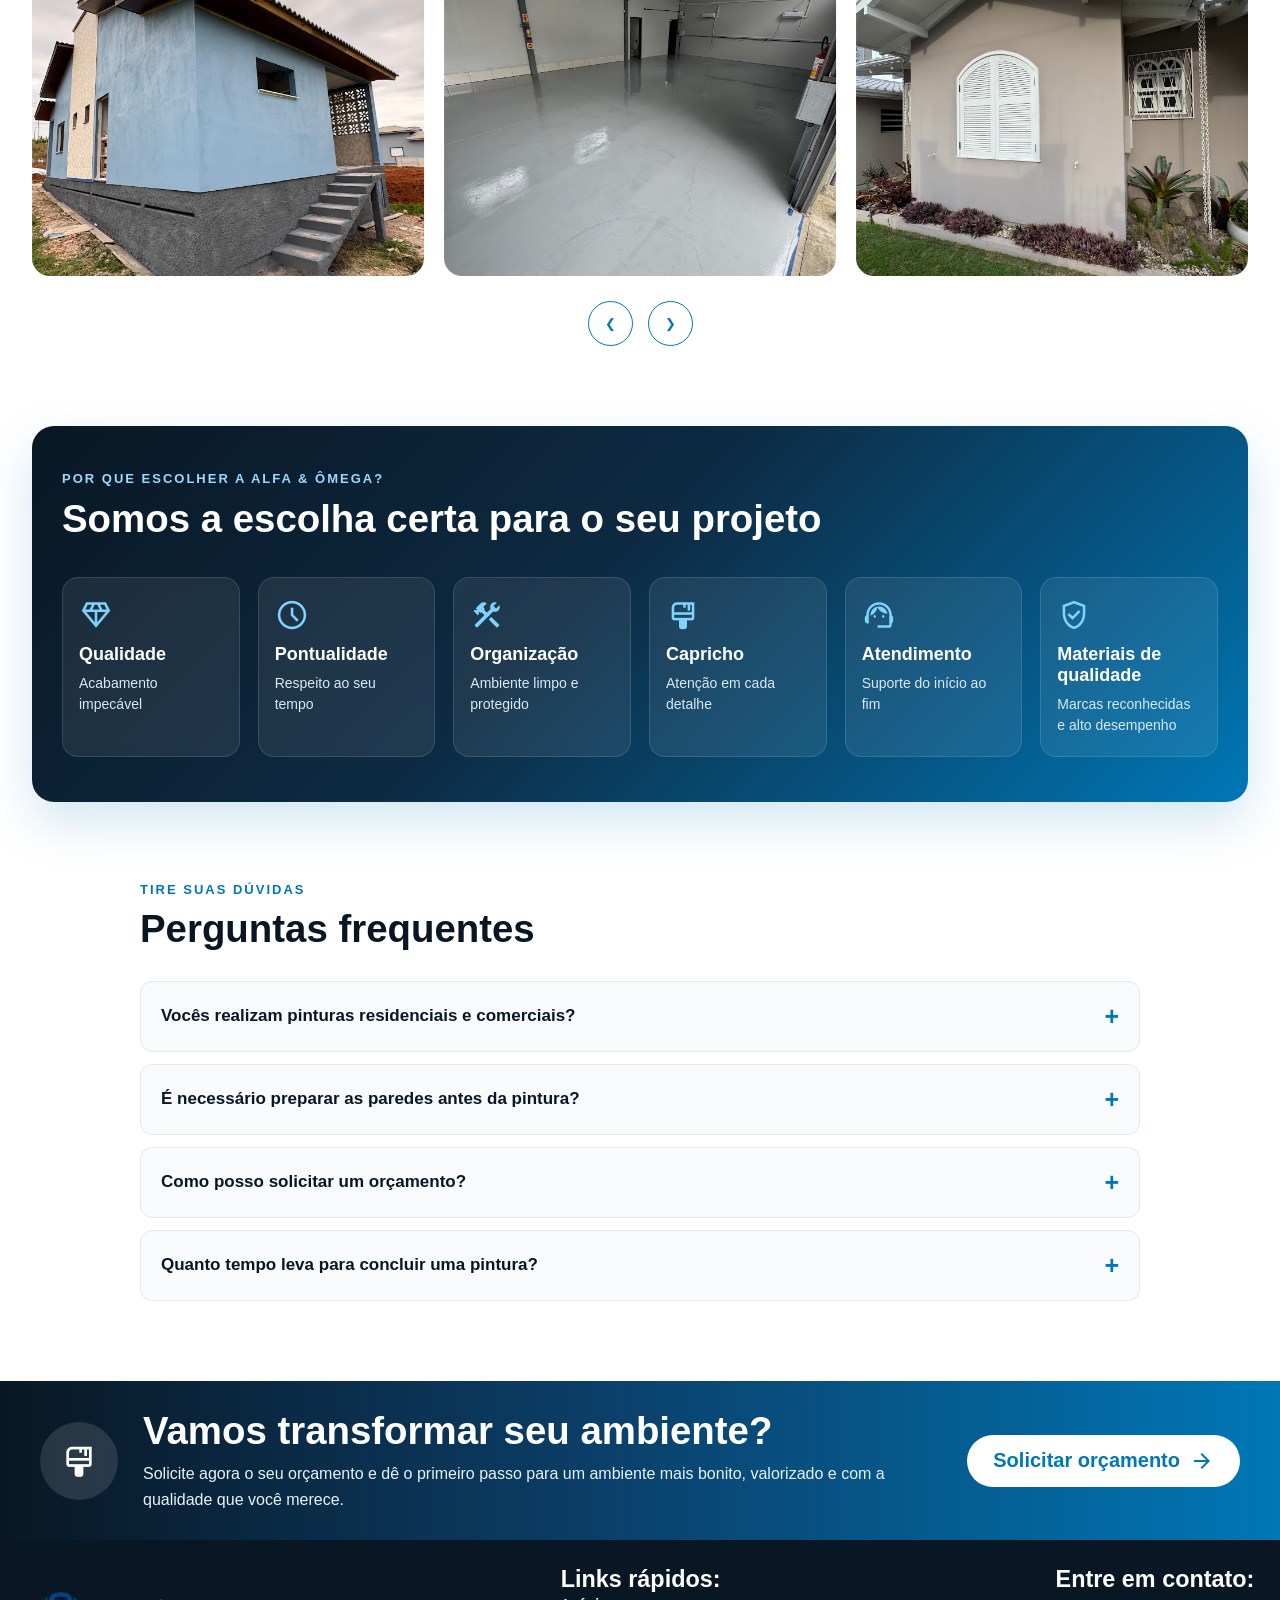
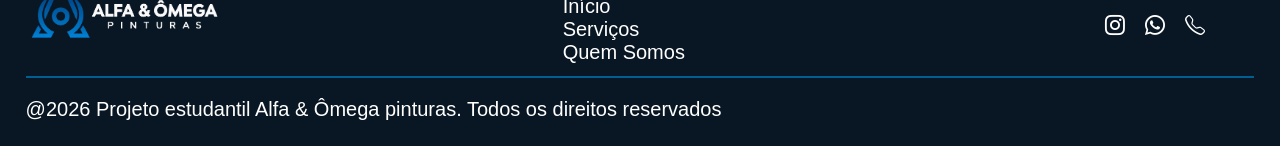
==== commit 63562e22: "Update links from inicio.html to index.html" ====
--- a/index.html
+++ b/index.html
@@ -10,9 +10,10 @@
     <link rel="stylesheet" href="css/inicio.css">
     <link href="https://fonts.googleapis.com/css2?family=Material+Symbols+Outlined" rel="stylesheet" />
     <link rel="stylesheet" href="https://cdn.jsdelivr.net/npm/bootstrap-icons@1.13.1/font/bootstrap-icons.min.css">
-    <script type="text/javascript" defer src="js/script.js" defer></script>
+    <script src="js/script.js" defer></script>
+    <script src="js/inicio.js" defer></script>
 </head>
-<body>
+<body class="pagina-inicio">
  
     
 
@@ -29,7 +30,7 @@
 
         <nav class="menu">
             <ul>
-                <li><a id="menu_1" href="index.html">Início</a></li>
+                <li><a id="menu_1" href="inicio.html">Início</a></li>
                 <li><a id="menu_2" href="servicos.html">Serviços</a></li>
                 <li><a id="menu_3" href="quemsomos.html">Quem Somos</a></li>
             </ul>
@@ -44,200 +45,108 @@
     </header>
 
     <main>
-
         <section class="banner-principal">
-
             <figure class="banner-imagem">
                 <img src="img/inicio-banner.png" alt="Profissional pintando parede">
             </figure>
-
             <section class="banner-conteudo">
-
-                <p class="banner-subtitulo">
-                     MAIS QUE PINTURA, NOVOS COMEÇOS
-                </p>
-
-                <h1>
-                    Pintura profissional para
-                    <span>transformar seus ambientes</span>
-                </h1>
-
-                <p class="banner-descricao">
-                    Pinturas residenciais e comerciais com qualidade,
-                    pontualidade e acabamento impecável.
-                </p>
-
-                <nav class="banner-botoes">
-                    <a href="orcamento.html" class="btn-primario">
-                        Solicitar orçamento
-                        <span class="material-symbols-outlined">arrow_forward</span>
-                    </a>
-
-                    <a href="servicos.html" class="btn-secundario">
-                        Conheça nossos serviços
-                        <span class="material-symbols-outlined">arrow_forward</span>
-                    </a>
+                <p class="banner-subtitulo">MAIS QUE PINTURA, NOVOS COMEÇOS</p>
+                <h1>Pintura profissional para <span>transformar seus ambientes</span></h1>
+                <p class="banner-descricao">Pinturas residenciais e comerciais com qualidade, pontualidade e acabamento impecável.</p>
+                <nav class="banner-botoes" aria-label="Ações principais">
+                    <a href="orcamento.html" class="btn-primario">Solicitar orçamento <span class="material-symbols-outlined">arrow_forward</span></a>
+                    <a href="servicos.html" class="btn-secundario">Conheça nossos serviços <span class="material-symbols-outlined">arrow_forward</span></a>
                 </nav>
-
                 <ul class="banner-diferenciais">
-                    <li>
-                         <span class="material-symbols-outlined">groups</span>
-                          <p>Equipe especializada</p>
-                    </li>
-
-                    <li>
-                        <span class="material-symbols-outlined">verified_user</span>
-                         <p>Materiais de qualidade</p>
-                     </li>
-
-                     <li>
-                        <span class="material-symbols-outlined">support_agent</span>
-                          <p>Atendimento personalizado</p>
-                    </li>
-
-                    <li>
-                         <span class="material-symbols-outlined">event_available</span>
-                             <p>Compromisso com prazos</p>
-                    </li>
+                    <li><span class="material-symbols-outlined">groups</span><p>Equipe especializada</p></li>
+                    <li><span class="material-symbols-outlined">verified_user</span><p>Materiais de qualidade</p></li>
+                    <li><span class="material-symbols-outlined">support_agent</span><p>Atendimento personalizado</p></li>
+                    <li><span class="material-symbols-outlined">event_available</span><p>Compromisso com prazos</p></li>
                 </ul>
-
             </section>
-
         </section>
 
         <section class="conheca-empresa">
-
             <section class="empresa-apresentacao">
-
-                <p class="empresa-subtitulo">
-                    CONHEÇA A ALFA & ÔMEGA
-                </p>
-
-                <h2>
-                    Mais que pintura,
-                    <span>cuidado em cada detalhe</span>
-                </h2>
-
-                <p class="empresa-descricao">
-                    Somos uma empresa especializada em pinturas
-                    residenciais e comerciais, comprometida em
-                    transformar ambientes com qualidade,
-                    organização e acabamento impecável.
-                </p>
-
+                <p class="empresa-subtitulo">CONHEÇA A ALFA & ÔMEGA</p>
+                <h2>Mais que pintura, <span>cuidado em cada detalhe</span></h2>
+                <p class="empresa-descricao">Somos uma empresa especializada em pinturas residenciais e comerciais, comprometida em transformar ambientes com qualidade, organização e acabamento impecável.</p>
                 <ul class="empresa-indicadores">
-
-                    <li>
-                        <span class="material-symbols-outlined">
-                            task_alt
-                        </span>
-
-                        <p>
-                            <strong>+60</strong>
-                            Projetos concluídos
-                        </p>
-                    </li>
-
-                    <li>
-                        <span class="material-symbols-outlined">
-                            groups
-                        </span>
-
-                        <p>
-                            <strong>+40</strong>
-                            Clientes satisfeitos
-                        </p>
-                    </li>
-
-                    <li>
-                        <span class="material-symbols-outlined">
-                            engineering
-                        </span>
-
-                        <p>
-                            <strong>Equipe</strong>
-                            Especializada
-                        </p>
-                    </li>
-
-                    <li>
-                        <span class="material-symbols-outlined">
-                            star
-                        </span>
-
-                        <p>
-                            <strong>Compromisso</strong>
-                            Com a qualidade
-                        </p>
-                    </li>
-
+                    <li><span class="material-symbols-outlined">task_alt</span><p><strong>+60</strong> Projetos concluídos</p></li>
+                    <li><span class="material-symbols-outlined">groups</span><p><strong>+40</strong> Clientes satisfeitos</p></li>
+                    <li><span class="material-symbols-outlined">engineering</span><p><strong>Equipe</strong> Especializada</p></li>
+                    <li><span class="material-symbols-outlined">star</span><p><strong>Compromisso</strong> Com a qualidade</p></li>
                 </ul>
-
-                <a href="quemsomos.html"class="empresa-botao">
-                        Conheça-nos
-                    <span class="material-symbols-outlined">
-                        arrow_forward
-                    </span>
-                </a>
+                <a href="quemsomos.html" class="empresa-botao">Conheça-nos <span class="material-symbols-outlined">arrow_forward</span></a>
             </section>
 
             <section class="empresa-servicos">
-                <h2>
-                    Exemplos de serviços
-                </h2>
-
+                <h2>Exemplos de serviços</h2>
                 <section class="cards-servicos">
                     <article class="card-servico">
-                        <button type="button" class="abrir-servico" data-modal="modal-externa">
-                            <img src="img/servico-externa.jpg" alt="Pintura externa">
-                        </button>
+                        <figure class="servico-imagem"><img src="img/servico-externa.jpg" alt="Pintura externa" loading="lazy"></figure>
                         <section class="card-conteudo">
                             <h3>Pintura externa</h3>
-                            <p>
-                                Proteção, valorização e um novo
-                                visual para fachadas, muros
-                                e áreas externas.
-                            </p>
+                            <p>Proteção, valorização e um novo visual para fachadas, muros e áreas externas.</p>
                         </section>
                     </article>
-
                     <article class="card-servico">
-                        <button type="button" class="abrir-servico" data-modal="modal-preparacao">
-                            <img src="img/servico-preparacao.jpg" alt="Preparação para pintura">
-                        </button>
+                        <figure class="servico-imagem"><img src="img/servico-preparacao.jpg" alt="Preparação para pintura" loading="lazy"></figure>
                         <section class="card-conteudo">
-                            <h3>
-                                Preparação para pintura
-                            </h3>
-                            <p>
-                                Tratamento de superfícies,
-                                correções e nivelamento para
-                                um acabamento duradouro.
-                            </p>
+                            <h3>Preparação para pintura</h3>
+                            <p>Tratamento de superfícies, correções e nivelamento para um acabamento duradouro.</p>
                         </section>
-
                     </article>
-
                 </section>
-                <a href="servicos.html"class="botao-todos-servicos">
-                    Conheça todos os serviços
-                    <span class="material-symbols-outlined">
-                            arrow_forward
-                    </span>
-                </a>
-                </section>
-
+                <a href="servicos.html" class="botao-todos-servicos">Conheça todos os serviços <span class="material-symbols-outlined">arrow_forward</span></a>
             </section>
-
         </section>
 
+        <section class="projetos-realizados">
+            <h2>Projetos realizados</h2>
+            <section id="carrossel-projetos" class="carrossel-projetos" aria-label="Fotos dos projetos realizados"></section>
+            <nav class="setas-projetos" aria-label="Navegação do carrossel">
+                <button id="projeto-anterior" type="button" aria-label="Projeto anterior">❮</button>
+                <button id="projeto-proximo" type="button" aria-label="Próximo projeto">❯</button>
+            </nav>
+        </section>
+
+        <section class="diferenciais">
+            <p class="diferenciais-subtitulo">POR QUE ESCOLHER A ALFA & ÔMEGA?</p>
+            <h2>Somos a escolha certa para o seu projeto</h2>
+            <ul class="diferenciais-lista">
+                <li><span class="material-symbols-outlined">diamond</span><h3>Qualidade</h3><p>Acabamento impecável</p></li>
+                <li><span class="material-symbols-outlined">schedule</span><h3>Pontualidade</h3><p>Respeito ao seu tempo</p></li>
+                <li><span class="material-symbols-outlined">construction</span><h3>Organização</h3><p>Ambiente limpo e protegido</p></li>
+                <li><span class="material-symbols-outlined">format_paint</span><h3>Capricho</h3><p>Atenção em cada detalhe</p></li>
+                <li><span class="material-symbols-outlined">support_agent</span><h3>Atendimento</h3><p>Suporte do início ao fim</p></li>
+                <li><span class="material-symbols-outlined">verified_user</span><h3>Materiais de qualidade</h3><p>Marcas reconhecidas e alto desempenho</p></li>
+            </ul>
+        </section>
+
+        <section class="faq">
+            <p class="faq-subtitulo">TIRE SUAS DÚVIDAS</p>
+            <h2>Perguntas frequentes</h2>
+            <details name="faq"><summary>Vocês realizam pinturas residenciais e comerciais?</summary><p>Sim! Trabalhamos com pinturas residenciais e comerciais, adaptando os serviços às necessidades de cada ambiente.</p></details>
+            <details name="faq"><summary>É necessário preparar as paredes antes da pintura?</summary><p>Depende das condições da superfície. Podemos realizar correções, aplicação de massa e lixamento para garantir um acabamento de qualidade.</p></details>
+            <details name="faq"><summary>Como posso solicitar um orçamento?</summary><p>Basta acessar nossa página de orçamento e enviar as informações sobre o serviço desejado.</p></details>
+            <details name="faq"><summary>Quanto tempo leva para concluir uma pintura?</summary><p>O prazo depende do tamanho da área, das condições das superfícies e do serviço solicitado.</p></details>
+        </section>
+
+        <section class="cta-final">
+            <figure class="cta-icone"><span class="material-symbols-outlined">format_paint</span></figure>
+            <section class="cta-texto">
+                <h2>Vamos transformar seu ambiente?</h2>
+                <p>Solicite agora o seu orçamento e dê o primeiro passo para um ambiente mais bonito, valorizado e com a qualidade que você merece.</p>
+            </section>
+            <a href="orcamento.html" class="cta-botao">Solicitar orçamento <span class="material-symbols-outlined">arrow_forward</span></a>
+        </section>
     </main>
-
 
    <footer>
         <nav>
             <img id="logo_cab" class="imagem-logo"
-                    src="img/Logo escrita branca Alfa & Ômega.png"
+                    src="img/Logo escrita branca Alfa & Ômega.png"
                     alt="Logomarca Alfa & Omega Pinturas">
                 <section>
                     <h3>Links rápidos:</h3>  
@@ -255,11 +164,11 @@
                         </li>
 
                         <li>
-                            <a href="https://wa.me/5555189968708?text=Quero%20saber%20mais%20sobre%20os%20servi%C3%A7os%20da%20Alfa%20e%20%C3%94mega!" target="_blank" rel="noopener noreferrer" aria-label="WhatsApp"><span class="bi bi-whatsapp"></span></a>
+                            <a href="https://wa.me/55189968708?text=Quero%20saber%20mais%20sobre%20os%20servi%C3%A7os%20da%20Alfa%20e%20%C3%94mega!" target="_blank" rel="noopener noreferrer" aria-label="WhatsApp"><span class="bi bi-whatsapp"></span></a>
                         </li>
 
                         <li>
-                            <a href="tel:+5518996870839" aria-label="Telefone"><span class="bi bi-telephone"></span></a>
+                            <a href="tel:18996870839" aria-label="Telefone"><span class="bi bi-telephone"></span></a>
                         </li>
                     </ul>
                 </section>
@@ -270,4 +179,4 @@
     </footer>
     
 </body>
-</html>+</html>
--- a/css/index.css
+++ b/css/index.css
@@ -17,7 +17,7 @@
     text-align: justify;
 }
     .cabecalho{
-    margin: 0;
+    margin: 5px;
     display: flex;
     flex-flow: row;
     justify-content:space-between;
@@ -94,7 +94,6 @@
     color: #008bd2;
     border-bottom: 3px solid #008bd2;
     padding: 0 10px 8px ;
-    
 }
 
 .menu a.ativo
@@ -278,6 +277,30 @@
         color: #fcfafa;
     }
 
+    .menu li a:hover{
+        background-color: #0077b6;
+        border: none;
+        color: white;
+        border-radius: 25px;
+
+        display: flex;
+        align-items: center;
+        white-space: nowrap;
+        justify-content: flex-start;
+
+        width: 100%;
+        max-width: 90%;
+        min-width: 0;
+
+        font-size: 20px;
+
+        margin-top: 15px;
+        padding: 10px 20px 10px;
+        gap: 15px;
+    }
+
+    
+
     .menu li a.ativo
     {
         display: flex;
@@ -297,10 +320,6 @@
         color: white;
         
     }
-    .menu .botao-orcamento:hover
-    {
-        background-color: #0077b6;
-    }
 
     .menu .botao-orcamento
     {
@@ -319,11 +338,14 @@
         margin-top: 15px;
         padding: 10px 20px 10px;
         gap: 15px;
+
     }
 
     .menu .botao-orcamento:hover
     {
         background-color: #0077b6;
+        border: 2px solid #0077b6;
+        border-radius: 25px;
     }
 
     .menu .botao-orcamento span
@@ -331,14 +353,18 @@
         display: none;
     }
 
-    footer img
-    {
+    
+    footer{
+        flex-direction: row-reverse;
+    }
+    footer nav{
+        border-bottom: none;
+    }
+      
+    footer h3, ul, img, .redes_sociais{
         display: none;
     }
-    
-    footer .redes_sociais
-    {
-        padding: 0;
-        
+    footer p{
+        font-size: 10px;
     }
 }
--- a/css/inicio.css
+++ b/css/inicio.css
@@ -1,519 +1,682 @@
+
+/* BANNER PRINCIPAL */
 .banner-principal 
 {
-    position: relative;
-    isolation: isolate;
-    width: 95%;
-    max-width: 1500px;
+    position: relative; 
+    isolation: isolate; 
+    width: 95%; 
+    max-width: 1500px; 
     min-height: 600px;
-    margin: 30px auto 60px;
-    padding: 0;
-    display: flex;
-    align-items: center;
-    border-radius: 20px;
+    margin: 30px auto 60px; 
+    padding: 0; display: 
+    flex; align-items: 
+    center; border-radius: 20px;
+    overflow: hidden; 
+    background-color: #ffffff; 
+    box-sizing: border-box;
+}
+.banner-imagem 
+{
+    position: absolute; 
+    inset: 0; 
+    width: 100%; 
+    height: 100%;
+    margin: 0; 
+    z-index: -1; 
     overflow: hidden;
-    background-color: #ffffff;
+}
+.banner-imagem img 
+{
+    display: block; 
+    width: 100%; 
+    height: 100%; 
+    object-fit: cover; 
+    object-position: center center;
+}
+.banner-conteudo 
+{
+    position: relative; 
+    z-index: 2; width: 53%; 
+    max-width: 730px; 
+    padding: 50px 0 50px 5%; 
+    margin: 0;
+    background: transparent; 
     box-sizing: border-box;
 }
-
-.banner-imagem 
-{
-    position: absolute;
-    inset: 0;
-    width: 100%;
-    height: 100%;
-    margin: 0;
-    z-index: -1;
-    overflow: hidden;
-}
-
-.banner-imagem img 
-{
-    display: block;
-    width: 100%;
-    height: 100%;
-    object-fit: cover;
-    object-position: center center;
-}
-
-.banner-conteudo 
-{
-    position: relative;
-    top: auto;
-    left: auto;
-    transform: none;
-    z-index: 2;
-    width: 53%;
-    max-width: 730px;
-    padding: 50px 0 50px 5%;
-    margin: 0;
-    background: transparent;
-    box-sizing: border-box;
-}
-
 .banner-subtitulo 
 {
-    color: #0077b6;
-    font-size: 20px;
-    font-weight: 700;
-    letter-spacing: 1px;
+    color: #0077b6; 
+    font-size: 20px; 
+    font-weight: 700; 
+    letter-spacing: 1px; 
     text-transform: uppercase;
-    margin-bottom: 16px;
+    margin-bottom: 16px; 
     text-align: left;
 }
-
 .banner-conteudo h1 
 {
-    color: #091724;
-    font-size: clamp(30px, 4vw, 56px);
-    line-height: 1.05;
-    font-weight: 800;
+    color: #091724; 
+    font-size: clamp(30px, 4vw, 56px); 
+    line-height: 1.05; 
+    font-weight: 800; 
     margin-bottom: 18px;
 }
-
 .banner-conteudo h1 span 
-{
-    display: block;
-    color: #008bd2;
-    font-size: inherit;
-}
-
+{ 
+    display: block; 
+    color: #008bd2; 
+    font-size: inherit; 
+}
 .banner-descricao 
 {
-    max-width: 550px;
-    color: #3f4d58;
-    font-size: 20px;
-    line-height: 1.5;
+    max-width: 550px; 
+    color: #3f4d58; 
+    font-size: 20px; 
+    line-height: 1.5; 
     margin-bottom: 30px;
     text-align: left;
 }
-
 .banner-botoes 
-{
-    display: flex;
-    flex-wrap: wrap;
-    gap: 14px;
-    margin-bottom: 28px;
-}
-
+{ 
+    display: flex; 
+    flex-wrap: wrap; 
+    gap: 14px; 
+    margin-bottom: 28px; 
+}
 .banner-botoes a 
 {
-    display: inline-flex;
-    align-items: center;
-    justify-content: center;
-    gap: 8px;
+    display: inline-flex; 
+    align-items: center; 
+    justify-content: center; gap: 8px; 
     padding: 12px 22px;
-    border-radius: 999px;
-    text-decoration: none;
-    font-size: 15px;
-    font-weight: 700;
+    border-radius: 999px; 
+    text-decoration: none; 
+    font-size: 15px; 
+    font-weight: 700; 
     transition: 0.25s ease;
 }
-
 .btn-primario 
-{
-    background-color: #0077b6;
-    border: 2px solid #0077b6;
-    color: white;
-}
-
+{ 
+    background-color: #0077b6; 
+    border: 2px solid #0077b6; 
+    color: white; 
+}
 .btn-primario:hover 
 {
-    background-color: #005f91;
-    border-color: #005f91;
+    background-color: #005f91; 
+    border-color: #005f91; 
     transform: translateY(-2px);
 }
-
 .btn-secundario 
-{
-    background-color: transparent;
-    border: 2px solid #0077b6;
-    color: #0077b6;
-}
-
+{ 
+    background-color: transparent; 
+    border: 2px solid #0077b6; 
+    color: #0077b6; 
+}
 .btn-secundario:hover 
-{
-    background-color: #0077b6;
-    color: white;
-    transform: translateY(-2px);
-}
-
+{ 
+    background-color: #0077b6; 
+    color: white; 
+    transform: translateY(-2px); 
+}
 .banner-diferenciais 
 {
-    display: grid;
-    grid-template-columns: repeat(2, minmax(0, 1fr));
-    gap: 16px 18px;
-    list-style: none;
-    padding: 0;
-    margin: 0;
+    display: grid; 
+    grid-template-columns: repeat(2, minmax(0, 1fr)); 
+    gap: 16px 18px; list-style: none;
+    padding: 0; 
+    margin: 0; 
     max-width: 420px;
 }
-
 .banner-diferenciais li 
-{
-    display: flex;
-    align-items: center;
-    gap: 12px;
-    min-width: 0;
-}
-
+{ 
+    display: flex; 
+    align-items: center; 
+    gap: 12px; 
+    min-width: 0; 
+}
 .banner-diferenciais .material-symbols-outlined 
 {
-    color: #008bd2;
-    font-size: 28px;
+    color: #008bd2; 
+    font-size: 28px; 
     flex-shrink: 0;
 }
-
 .banner-diferenciais p 
 {
-    font-size: 14px;
-    font-weight: 700;
-    line-height: 1.4;
-    color: #091724;
+    font-size: 14px; 
+    font-weight: 700; 
+    line-height: 1.4; 
+    color: #091724; 
     text-align: left;
 }
- 
 
 @media (max-width: 950px) 
 {
-
-    .banner-principal 
-    {
-        min-height: 560px;
-    }
-    .banner-conteudo 
-    {
-        width: 65%;
-        padding-left: 5%;
-    }
-    .banner-conteudo h1 
-    {
-        font-size: 42px;
-    }
+    .banner-principal{ min-height: 560px; }
+    .banner-conteudo { width: 65%; padding-left: 5%; }
+    .banner-conteudo h1 { font-size: 42px; }
 }
 
 @media (max-width: 900px) 
 {
-    .banner-principal 
-    {
-        width: 95%;
-        min-height: auto;
-        padding: 35px 20px;
-    }
-
-    .banner-imagem
-    {
-        opacity: 0.18;
-    }
-    .banner-conteudo 
-    {
-        width: 100%;
-        max-width: none;
-        padding: 10px 0;
-    }
-    .banner-conteudo h1 
-    {
-        font-size: 36px;
-    }
-    .banner-descricao 
-    {
-        font-size: 16px;
-    }
-    .banner-botoes 
-    {
-        flex-direction: column;
-        align-items: stretch;
-    }
-
-    .banner-botoes a 
-    {
-        width: 100%;
-    }
-
-    .banner-diferenciais 
-    {
-        grid-template-columns: repeat(2, minmax(0, 1fr));
-        gap: 15px;
-    }
-}
-
+    .banner-principal { width: 95%; min-height: auto; padding: 35px 20px; }
+    .banner-imagem { opacity: 0.18; }
+    .banner-conteudo { width: 100%; max-width: none; padding: 10px 0; }
+    .banner-conteudo h1 { font-size: 36px; }
+    .banner-descricao { font-size: 16px; }
+    .banner-botoes { flex-direction: column; align-items: stretch; }
+    .banner-botoes a { width: 100%; }
+    .banner-diferenciais { gap: 15px; }
+}
+
+/* EMPRESA E SERVIÇOS */
 .conheca-empresa 
 {
-    display: grid;
-    grid-template-columns: 1fr 1.3fr;
-    align-items: start;
-    gap: 45px;
+    display: grid; 
+    grid-template-columns: 1fr 1.3fr; 
+    align-items: start; gap: 45px; 
     width: 95%;
-    max-width: 1500px;
-    margin: 60px auto;
-    padding: 35px 20px;
+    max-width: 1500px; 
+    margin: 60px auto; 
+    padding: 35px 20px; 
     background-color: white;
 }
-
 .empresa-apresentacao 
-{
-    min-width: 0;
-}
-
+{ 
+    min-width: 0; 
+}
 .empresa-subtitulo 
 {
-    color: #0077b6;
+    color: #0077b6; 
     font-size: 13px;
     font-weight: 700;
     letter-spacing: 2px;
     margin-bottom: 15px;
     text-align: left;
 }
-
 .empresa-apresentacao h2 
 {
-    color: #091724;
-    font-size: clamp(28px, 2.7vw, 42px);
-    font-weight: 800;
+    color: #091724; 
+    font-size: 
+    clamp(28px, 2.7vw, 42px); 
+    font-weight: 800; 
     line-height: 1.15;
     margin-bottom: 25px;
 }
-
 .empresa-apresentacao h2 span 
-{
-    color: #0077b6;
-    font-size: inherit;
-}
-
+{ 
+    color: #0077b6; 
+    font-size: inherit; 
+}
 .empresa-descricao 
 {
-    color: #3f4d58;
-    font-size: 16px;
-    line-height: 1.7;
-    text-align: left;
+    color: #3f4d58; 
+    font-size: 16px; 
+    line-height: 1.7; 
+    text-align: left; 
     margin-bottom: 35px;
 }
-
 .empresa-indicadores 
 {
-    display: grid;
-    grid-template-columns: repeat(2, minmax(0, 1fr));
-    gap: 25px 15px;
+    display: grid; 
+    grid-template-columns: repeat(2, minmax(0, 1fr)); 
+    gap: 25px 15px; 
     list-style: none;
     margin-bottom: 35px;
 }
-
 .empresa-indicadores li 
-{
-    display: flex;
-    align-items: center;
-    gap: 12px;
-    min-width: 0;
-}
-
+{ 
+    display: flex; 
+    align-items: center; 
+    gap: 12px; 
+    min-width: 0; 
+}
 .empresa-indicadores .material-symbols-outlined 
 {
-    color: #0077b6;
+    color: #0077b6; 
     font-size: 34px;
     flex-shrink: 0;
 }
-
 .empresa-indicadores p 
 {
-    display: flex;
+    display: flex; 
     flex-direction: column;
-    font-size: 14px;
-    line-height: 1.4;
+    font-size: 14px; 
+    line-height: 1.4; 
     text-align: left;
 }
-
 .empresa-indicadores strong 
+{ 
+    color: #091724; 
+    font-size: 21px; 
+}
+.empresa-botao 
+{
+    display: inline-flex; 
+    align-items: center; 
+    justify-content: center; 
+    gap: 12px; 
+    padding: 13px 25px;
+    background: #0077b6; 
+    color: white; 
+    border-radius: 999px; 
+    font-size: 15px; 
+    font-weight: bold;
+    text-decoration: none; 
+    transition: 0.3s ease;
+}
+.empresa-botao:hover 
+{ 
+    background: #005f91; 
+    transform: translateY(-2px); 
+}
+.empresa-servicos 
+{ 
+    min-width: 0; 
+}
+.empresa-servicos > h2 
 {
     color: #091724;
-    font-size: 21px;
-}
-
-.empresa-botao 
-{
-    display: inline-flex;
-    align-items: center;
-    justify-content: center;
-    gap: 12px;
-    padding: 13px 25px;
-    background: #0077b6;
-    color: white;
-    border-radius: 999px;
-    font-size: 15px;
-    font-weight: bold;
-    text-decoration: none;
-    transition: 0.3s ease;
-}
-
-.empresa-botao:hover 
-{
-    background: #005f91;
-    transform: translateY(-2px);
-}
-
-.empresa-servicos 
-{
-    min-width: 0;
-}
-
-.empresa-servicos > h2 
-{
-    color: #091724;
-    font-size: clamp(24px, 2.2vw, 34px);
+    font-size: clamp(24px, 2.2vw, 34px); 
     font-weight: 800;
     margin-bottom: 25px;
 }
-
 .cards-servicos 
-{
-    display: grid;
-    grid-template-columns: repeat(2, minmax(0, 1fr));
-    gap: 20px;
-}
-
+{ 
+    display: grid; 
+    grid-template-columns: repeat(2, minmax(0, 1fr)); 
+    gap: 20px; 
+}
 .card-servico 
 {
-    min-width: 0;
-    overflow: hidden;
-    background-color: white;
-    border: 1px solid #e2e8f0;
+    min-width: 0; 
+    overflow: hidden; 
+    background-color: white; 
+    border: 1px solid #e2e8f0; 
     border-radius: 15px;
     box-shadow: 0 4px 12px rgba(0,0,0,0.05);
 }
-
-
-.abrir-servico 
-{
-    display: block;
-    width: 100%;
-    padding: 0;
-    border: none;
-    background: none;
-    cursor: pointer;
-    overflow: hidden;
-}
-
-.abrir-servico img 
-{
-    display: block;
-    width: 100%;
-    height: 240px;
-    object-fit: cover;
+.servico-imagem 
+{ 
+    display: block; 
+    width: 100%; 
+    padding: 0; 
+    overflow: hidden; 
+}
+.servico-imagem img 
+{
+    display: block; 
+    width: 100%; 
+    height: 240px; 
+    object-fit: cover; 
     transition: transform 0.3s ease;
 }
-
-.abrir-servico:hover img 
-{
-    transform: scale(1.05);
-}
-
+.card-servico:hover .servico-imagem img 
+{ 
+    transform: scale(1.05); 
+}
 .card-conteudo 
-{
-    padding: 20px;
-}
-
+{ 
+    padding: 20px; 
+}
 .card-conteudo h3 
-{
-    color: #091724;
-    font-size: 20px;
-    margin-bottom: 12px;
-}
-
+{ 
+    color: #091724; 
+    font-size: 20px; 
+    margin-bottom: 12px; 
+}
 .card-conteudo p 
-{
-    color: #3f4d58;
-    font-size: 15px;
-    line-height: 1.6;
-    text-align: left;
-}
-
+{ 
+    color: #3f4d58; 
+    font-size: 15px; 
+    line-height: 1.6; 
+    text-align: left; 
+}
 .botao-todos-servicos 
 {
-    display: flex;
-    align-items: center;
+    display: flex; 
+    align-items: center; 
     justify-content: center;
     gap: 10px;
     width: fit-content;
-    margin: 30px auto 0;
-    padding: 13px 25px;
+    margin: 30px auto 0; 
+    padding: 13px 25px; 
+    color: #0077b6; 
+    background-color: white; 
+    border: 2px solid #0077b6;
+    border-radius: 999px; 
+    font-size: 15px; 
+    font-weight: 700; 
+    text-decoration: none; 
+    transition: 0.3s ease;
+}
+.botao-todos-servicos:hover 
+{ 
+    background-color: #0077b6; 
+    color: white; 
+}
+
+@media (max-width: 950px) 
+{
+    .conheca-empresa { grid-template-columns: 1fr; gap: 40px; }
+    .empresa-apresentacao { width: 100%; }
+    .empresa-servicos { width: 100%; }
+}
+
+@media (max-width: 600px) 
+{
+    .conheca-empresa { width: 95%; padding: 25px 10px; margin: 35px auto; }
+    .cards-servicos { grid-template-columns: 1fr; }
+    .servico-imagem img { height: 230px; }
+    .empresa-indicadores { grid-template-columns: repeat(2, minmax(0, 1fr)); gap: 18px 10px; }
+    .empresa-indicadores .material-symbols-outlined { font-size: 27px; }
+    .empresa-indicadores strong { font-size: 17px; }
+    .empresa-indicadores p { font-size: 12px; }
+    .empresa-botao,
+    .botao-todos-servicos { width: 100%; }
+}
+
+/* PROJETOS REALIZADOS */
+.projetos-realizados 
+{ 
+    width: 95%; 
+    max-width: 1500px; 
+    margin: 80px auto; 
+}
+.projetos-realizados > h2 
+{
+    color: #091724; 
+    font-size: clamp(28px, 3vw, 42px);
+    margin-bottom: 30px;
+}
+.carrossel-projetos 
+{ 
+    overflow: hidden; 
+    width: 100%; touch-action: pan-y; 
+}
+.carrossel-faixa 
+{
+    display: flex; 
+    gap: 20px; transition: transform 350ms ease; 
+    will-change: transform;
+}
+.projeto-card 
+{
+    flex: 0 0 calc((100% - 40px) / 3); 
+    min-width: 0; background: #f4f7fa; 
+    border-radius: 18px; overflow: hidden;
+}
+.projeto-card img 
+{ 
+    display: block; width: 100%; 
+    height: 320px; object-fit: cover; 
+}
+.setas-projetos 
+{ 
+    display: flex; 
+    justify-content: center; 
+    gap: 15px; margin-top: 25px; 
+}
+.setas-projetos button 
+{
+    width: 45px; 
+    height: 45px; 
+    border: 1px solid #0077b6; 
+    border-radius: 50%; 
+    background: white; 
     color: #0077b6;
-    background-color: white;
-    border: 2px solid #0077b6;
-    border-radius: 999px;
-    font-size: 15px;
-    font-weight: 700;
+    cursor: pointer; 
+    transition: 0.3s;
+}
+.setas-projetos button:hover 
+{ 
+    background: #0077b6; 
+    color: white; 
+}
+
+@media (max-width: 900px) 
+{
+    .projeto-card { flex-basis: calc((100% - 20px) / 2); }
+}
+
+@media (max-width: 600px)
+{
+    .projeto-card { flex-basis: 100%; }
+    .projeto-card img { height: 260px; }
+}
+
+/* PERGUNTAS FREQUENTES */
+
+.faq { width: 90%; max-width: 1000px; margin: 80px auto; }
+.faq-subtitulo { color: #0077b6; font-size: 13px; font-weight: bold; letter-spacing: 2px; }
+.faq h2 { color: #091724; font-size: clamp(28px, 3vw, 42px); margin: 10px 0 30px; }
+.faq details {
+    margin-bottom: 12px; padding: 20px; border: 1px solid #e2e8f0; border-radius: 12px; background: #f8fafc;
+}
+.faq summary {
+    display: flex; align-items: center; justify-content: space-between; gap: 15px; color: #091724;
+    font-size: 17px; font-weight: bold; cursor: pointer; list-style: none;
+}
+.faq summary::-webkit-details-marker { display: none; }
+.faq summary::after { content: "+"; color: #0077b6; font-size: 25px; flex-shrink: 0; }
+.faq details[open] summary::after { content: "−"; }
+.faq details p { color: #3f4d58; font-size: 15px; line-height: 1.7; margin-top: 15px; }
+
+@media (max-width: 600px) {
+    .faq { width: 95%; margin: 50px auto; }
+    .faq details { padding: 15px; }
+    .faq summary { font-size: 15px; }
+    .faq details p { font-size: 14px; }
+}
+
+/* DIFERENCIAIS */
+.diferenciais 
+{
+    width: 95%; 
+    max-width: 1300px; 
+    margin: 70px auto; 
+    padding: 45px 30px;
+    border-radius: 22px;
+    background: linear-gradient(135deg, #091724 0%, #0d2a42 45%, #0077b6 100%); color: white;
+    box-sizing: border-box; box-shadow: 0 20px 50px rgba(0, 119, 182, 0.18);
+}
+.diferenciais-subtitulo 
+{
+    color: #9fd8ff; 
+    font-size: 13px; font-weight: 700; 
+    letter-spacing: 2px; 
+    margin-bottom: 10px;
+    text-align: left;
+}
+.diferenciais h2 
+{
+    font-size: clamp(28px, 3vw, 42px); 
+    line-height: 1.2; 
+    margin-bottom: 35px; 
+    color: white;
+}
+.diferenciais-lista 
+{
+    list-style: none; 
+    display: grid; 
+    grid-template-columns: repeat(6, 1fr); 
+    gap: 18px; margin: 0; 
+    padding: 0;
+}
+.diferenciais-lista li 
+{
+    min-width: 0; 
+    overflow: hidden; 
+    background: rgba(255, 255, 255, 0.08);
+    border: 1px solid rgba(255, 255, 255, 0.12); 
+    border-radius: 16px; 
+    padding: 20px 16px;
+    backdrop-filter: blur(4px);
+}
+.diferenciais-lista span 
+{
+    font-size: 34px; 
+    color: #7fd3ff; 
+    margin-bottom: 12px; 
+    display: inline-block;
+}
+.diferenciais-lista h3 
+{ 
+    font-size: 18px; 
+    margin-bottom: 8px; 
+    color: white; 
+}
+.diferenciais-lista p 
+{ 
+    font-size: 14px; 
+    line-height: 1.5;
+    color: #dbe9f4; 
+    text-align: left; 
+}
+
+@media (max-width: 1100px) 
+{
+    .diferenciais-lista { grid-template-columns: repeat(3, 1fr); }
+}
+
+@media (max-width: 700px) 
+{
+    .diferenciais { padding: 35px 20px; }
+    .diferenciais-lista { grid-template-columns: repeat(2, 1fr); }
+}
+
+@media (max-width: 500px) 
+{
+    .diferenciais-lista { grid-template-columns: 1fr; }
+    .diferenciais h2 { margin-bottom: 25px; }
+}
+
+/* CHAMADA FINAL */
+.cta-final 
+{
+    width: 100%; 
+    max-width: 100%; 
+    margin: 70px 0 0; 
+    padding: 28px 40px; 
+    display: grid;
+    grid-template-columns: auto 1fr auto; 
+    align-items: center; 
+    gap: 25px;
+    background: linear-gradient(90deg, #091724 0%, #0b3d66 45%, #0077b6 100%); color: white;
+    box-sizing: border-box;
+}
+.cta-icone 
+{
+    overflow: hidden; 
+    display: grid; 
+    place-items: center; 
+    width: 78px; height: 78px; 
+    flex-shrink: 0; 
+    margin: 0;
+    padding: 0; 
+    border-radius: 50%; background: rgba(255, 255, 255, 0.12);
+}
+.cta-icone .material-symbols-outlined 
+{
+    position: static; 
+    display: block; 
+    margin: 0; 
+    padding: 0; 
+    font-size: 38px; 
+    line-height: 1; 
+    color: white;
+}
+.cta-texto h2 { font-size: clamp(28px, 3vw, 40px); margin-bottom: 8px; color: white; }
+.cta-texto p { font-size: 16px; line-height: 1.6; color: #e7f3fb; text-align: left; }
+.cta-botao 
+{
+    display: inline-flex; 
+    align-items: center; 
+    justify-content: center; 
+    gap: 10px; 
+    padding: 14px 26px;
+    border-radius: 999px; 
+    background: white; 
+    color: #0077b6; 
+    font-weight: 700; 
     text-decoration: none;
-    transition: 0.3s ease;
-}
-
-.botao-todos-servicos:hover 
-{
-    background-color: #0077b6;
-    color: white;
-}
-
-@media (max-width: 950px) 
-{
-
-    .conheca-empresa 
+    white-space: nowrap; transition: 0.3s ease;
+}
+.cta-botao:hover { background: #eaf6ff; transform: translateY(-2px); }
+
+@media (max-width: 900px) {
+    .cta-final { grid-template-columns: 1fr; text-align: center; justify-items: center; padding: 30px 20px; }
+    .cta-texto p { text-align: center; }
+}
+
+@media (max-width: 600px) 
+{
+    .cta-icone { overflow: hidden; width: 65px; height: 65px; font-size: 32px; }
+    .cta-botao { width: 100%; max-width: 320px; }
+}
+
+/* AJUSTES RESPONSIVOS DA HOME */
+
+.pagina-inicio .cabecalho { width: auto; }
+
+@media (max-width: 850px) {
+    .pagina-inicio .cabecalho { display: grid; grid-template-columns: 1fr auto; }
+    .pagina-inicio .botao_mobile { display: block; position: relative; z-index: 11000; }
+    .pagina-inicio .menu 
     {
-        grid-template-columns: 1fr;
-        gap: 40px;
+        position: fixed; 
+        top: 0; right: -100%; 
+        width: min(80vw, 330px); 
+        height: 100dvh;
+        padding: 100px 15px 20px; 
+        z-index: 1000; background: #005f91; 
+        border-radius: 10px;
+        transition: right .3s ease; 
+        display: flex; 
+        flex-direction: column; 
+        align-items: stretch;
     }
-
-    .empresa-apresentacao 
+    .pagina-inicio .menu.aberto { right: 0; }
+    .pagina-inicio .menu ul { display: flex; flex-direction: column; gap: 15px; margin: 0; }
+    .pagina-inicio .menu li { width: 100%; color: white; }
+    .pagina-inicio .menu li a { display: block; color: white; font-size: 18px; padding: 12px; }
+    .pagina-inicio .menu .botao-orcamento 
     {
-        width: 100%;
-    }
-
-    .empresa-servicos 
-    {
-        width: 100%;
-    }
-
-}
-
-@media (max-width: 600px) 
-{
-    .conheca-empresa 
-    {
-        width: 95%;
-        padding: 25px 10px;
-        margin: 35px auto;
-    }
-
-    .cards-servicos 
-    {
-        grid-template-columns: 1fr;
-    }
-
-    .abrir-servico img 
-    {
-        height: 230px;
-    }
-
-    .empresa-indicadores 
-    {
-        grid-template-columns: repeat(2, minmax(0, 1fr));
-        gap: 18px 10px;
-    }
-
-    .empresa-indicadores .material-symbols-outlined 
-    {
-        font-size: 27px;
-    }
-
-    .empresa-indicadores strong 
-    {
+        display: flex; 
+        width: 100%; 
+        max-width: 100%; 
+        margin-top: 15px;
+        padding: 10px 15px;
+        background: transparent; 
         font-size: 17px;
     }
-
-    .empresa-indicadores p 
-    {
-        font-size: 12px;
-    }
-
-    .empresa-botao,
-    .botao-todos-servicos 
-    {
-        width: 100%;
-    }
-}+    .pagina-inicio .menu .botao-orcamento span { display: none; }
+    .pagina-inicio .cabecalho .imagem-logo { display: block; }
+}
+
+@media (max-width: 730px) {
+    .pagina-inicio footer { flex-direction: column; }
+    .pagina-inicio footer nav { flex-wrap: wrap; gap: 20px; }
+    .pagina-inicio footer h3 { display: block; font-size: 16px; }
+    .pagina-inicio footer ul { display: block; }
+    .pagina-inicio footer .imagem-logo { display: block; width: min(180px, 100%); }
+    .pagina-inicio footer .redes_sociais { display: flex; margin-top: 12px; }
+}
+
+@media (max-width: 380px) {
+    .banner-principal { padding: 25px 12px; }
+    .banner-subtitulo { font-size: 15px; }
+    .banner-conteudo h1 { font-size: 30px; }
+    .banner-diferenciais { grid-template-columns: 1fr; }
+    .empresa-indicadores { grid-template-columns: 1fr; }
+    .cta-botao { white-space: normal; }
+}
+
+@media (prefers-reduced-motion: reduce) {
+    .carrossel-faixa { transition-duration: 0.01ms; }
+}
+
+@media (max-width: 600px) {
+    .cta-final { grid-template-columns: minmax(0, 1fr); }
+    .cta-texto, .cta-botao { min-width: 0; max-width: 100%; }
+}
